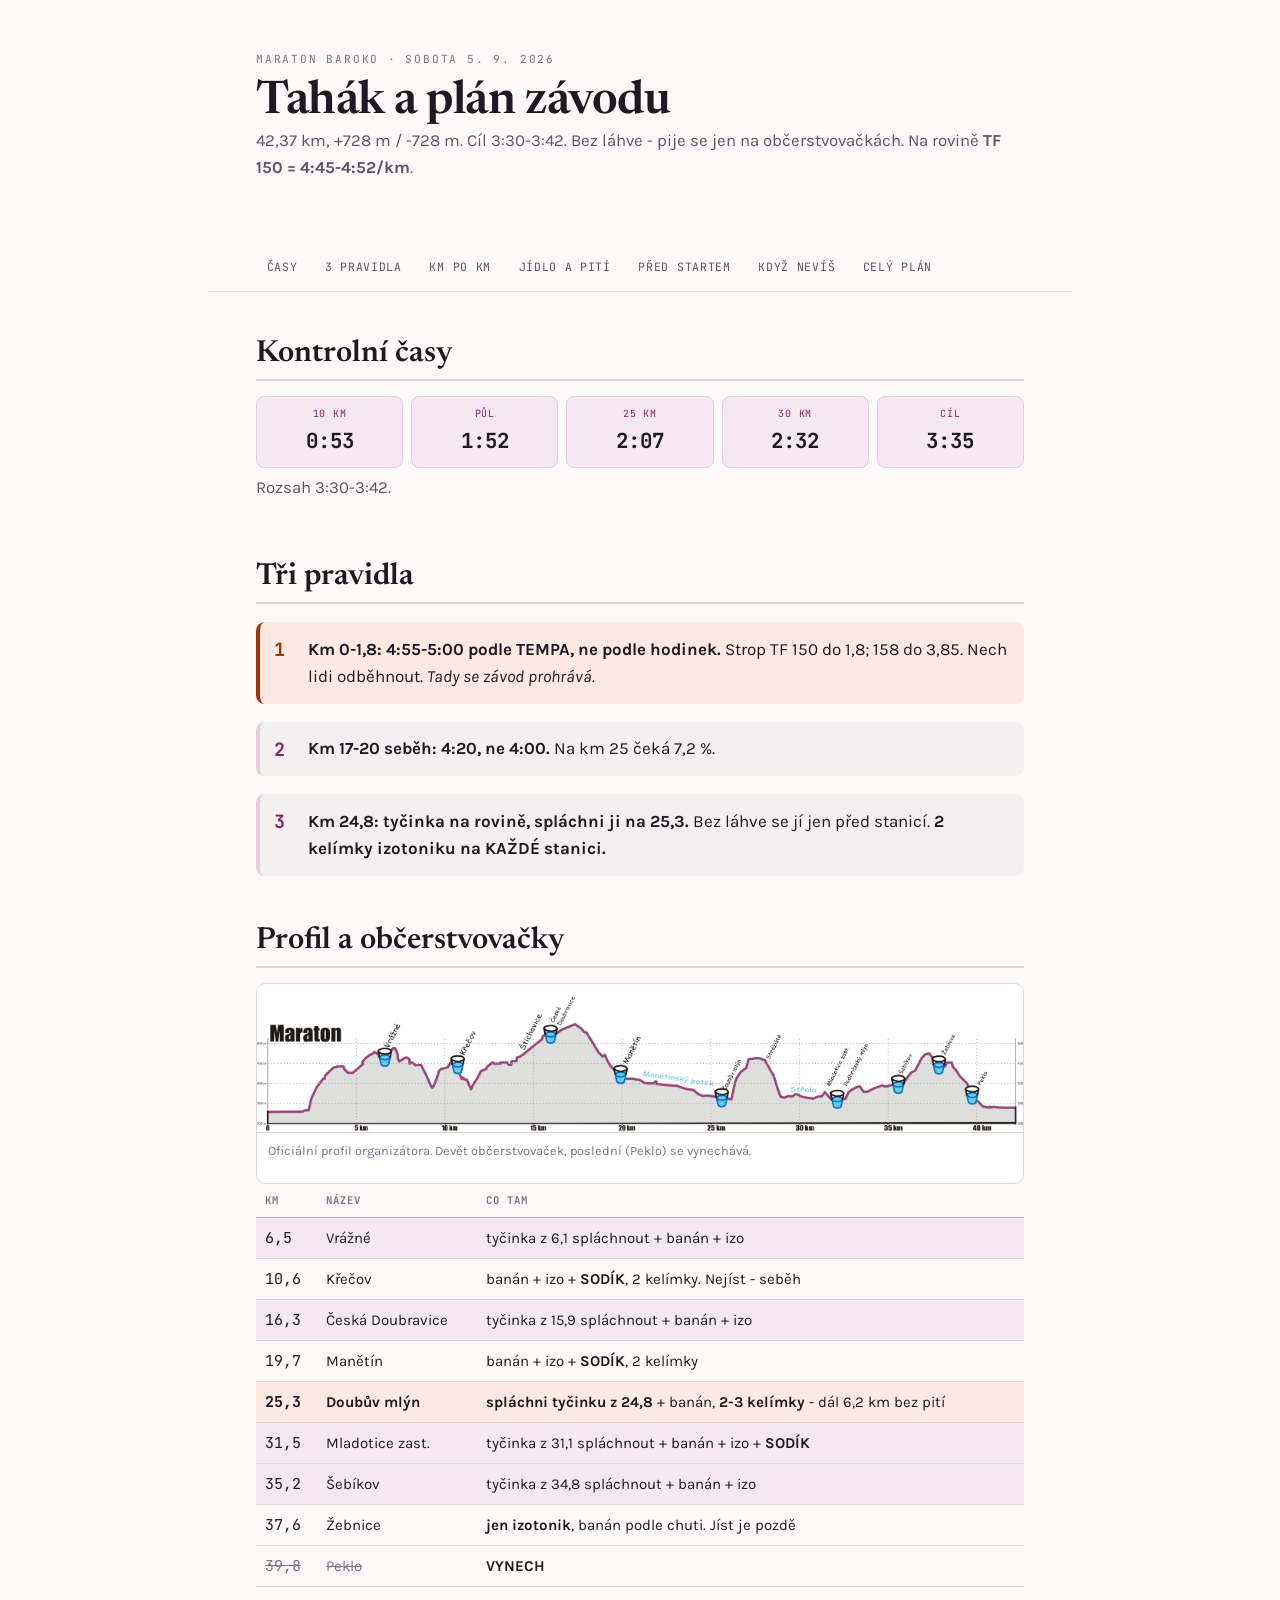
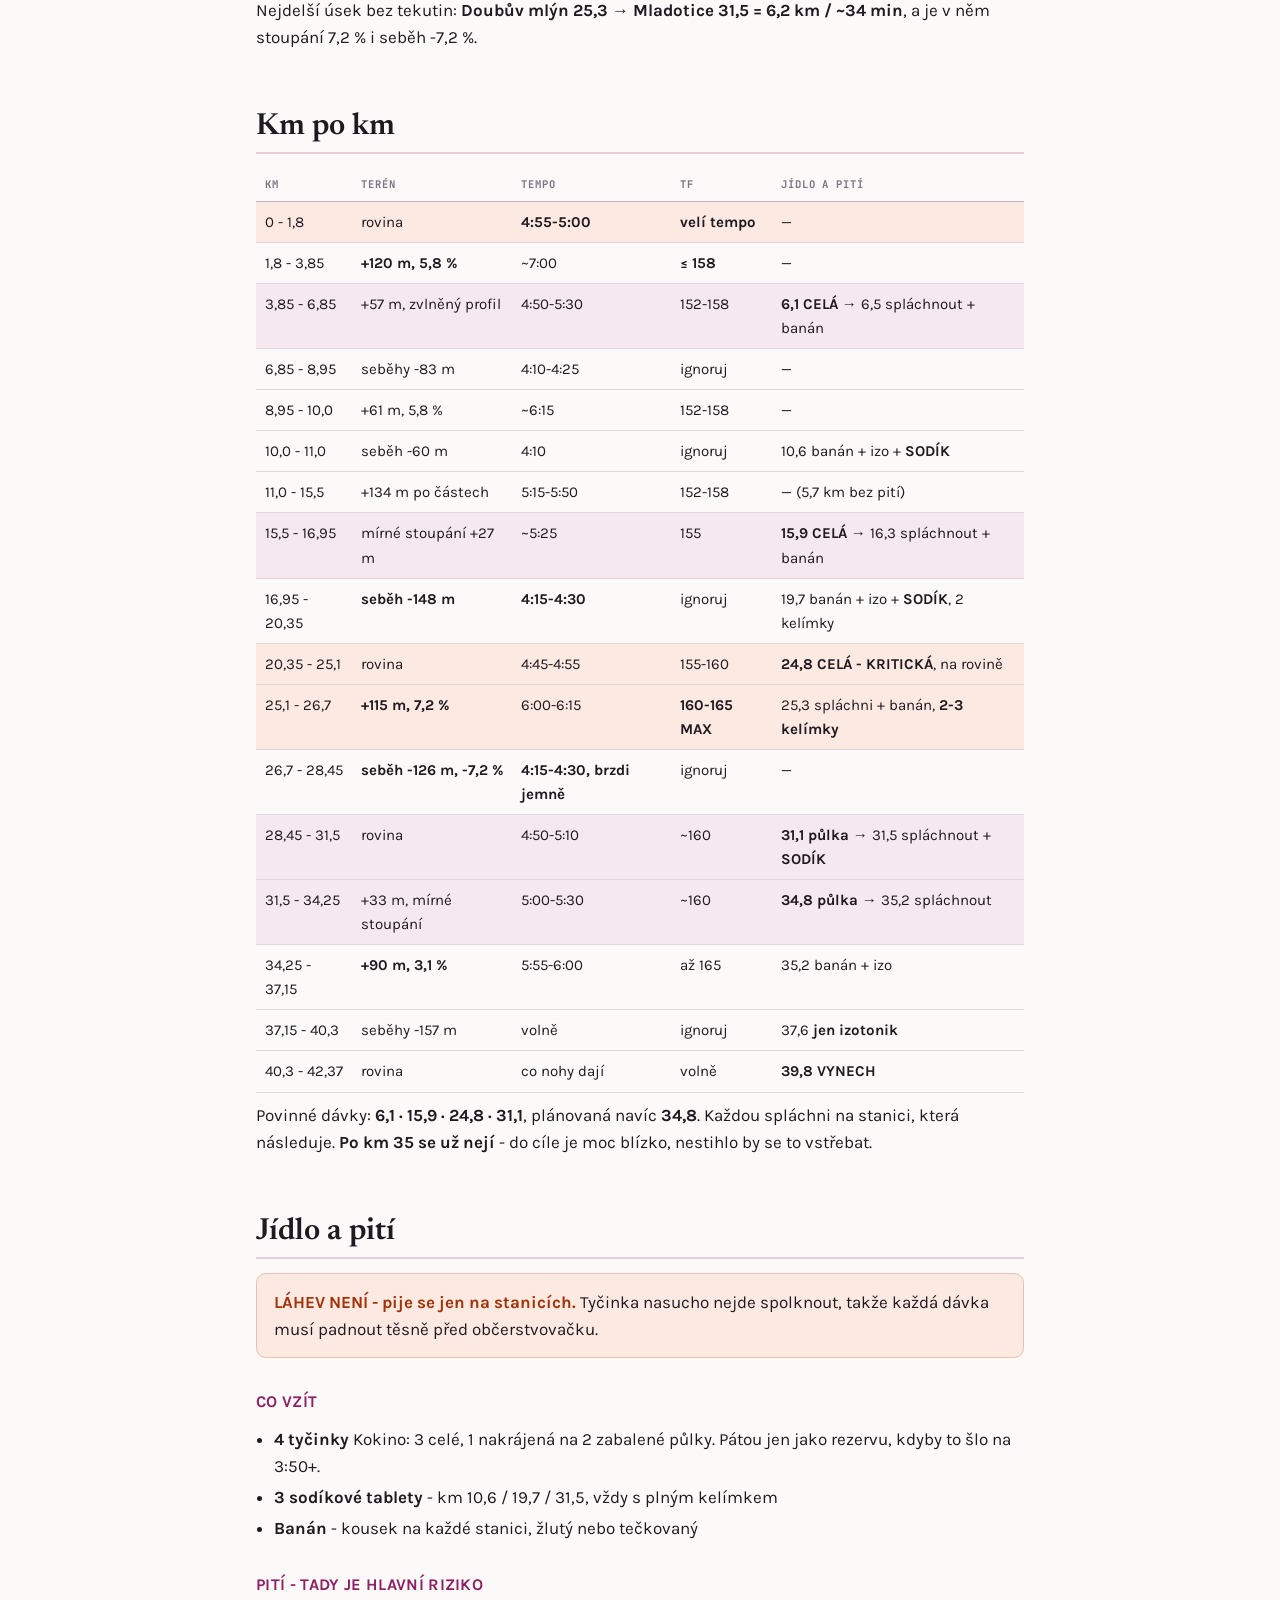
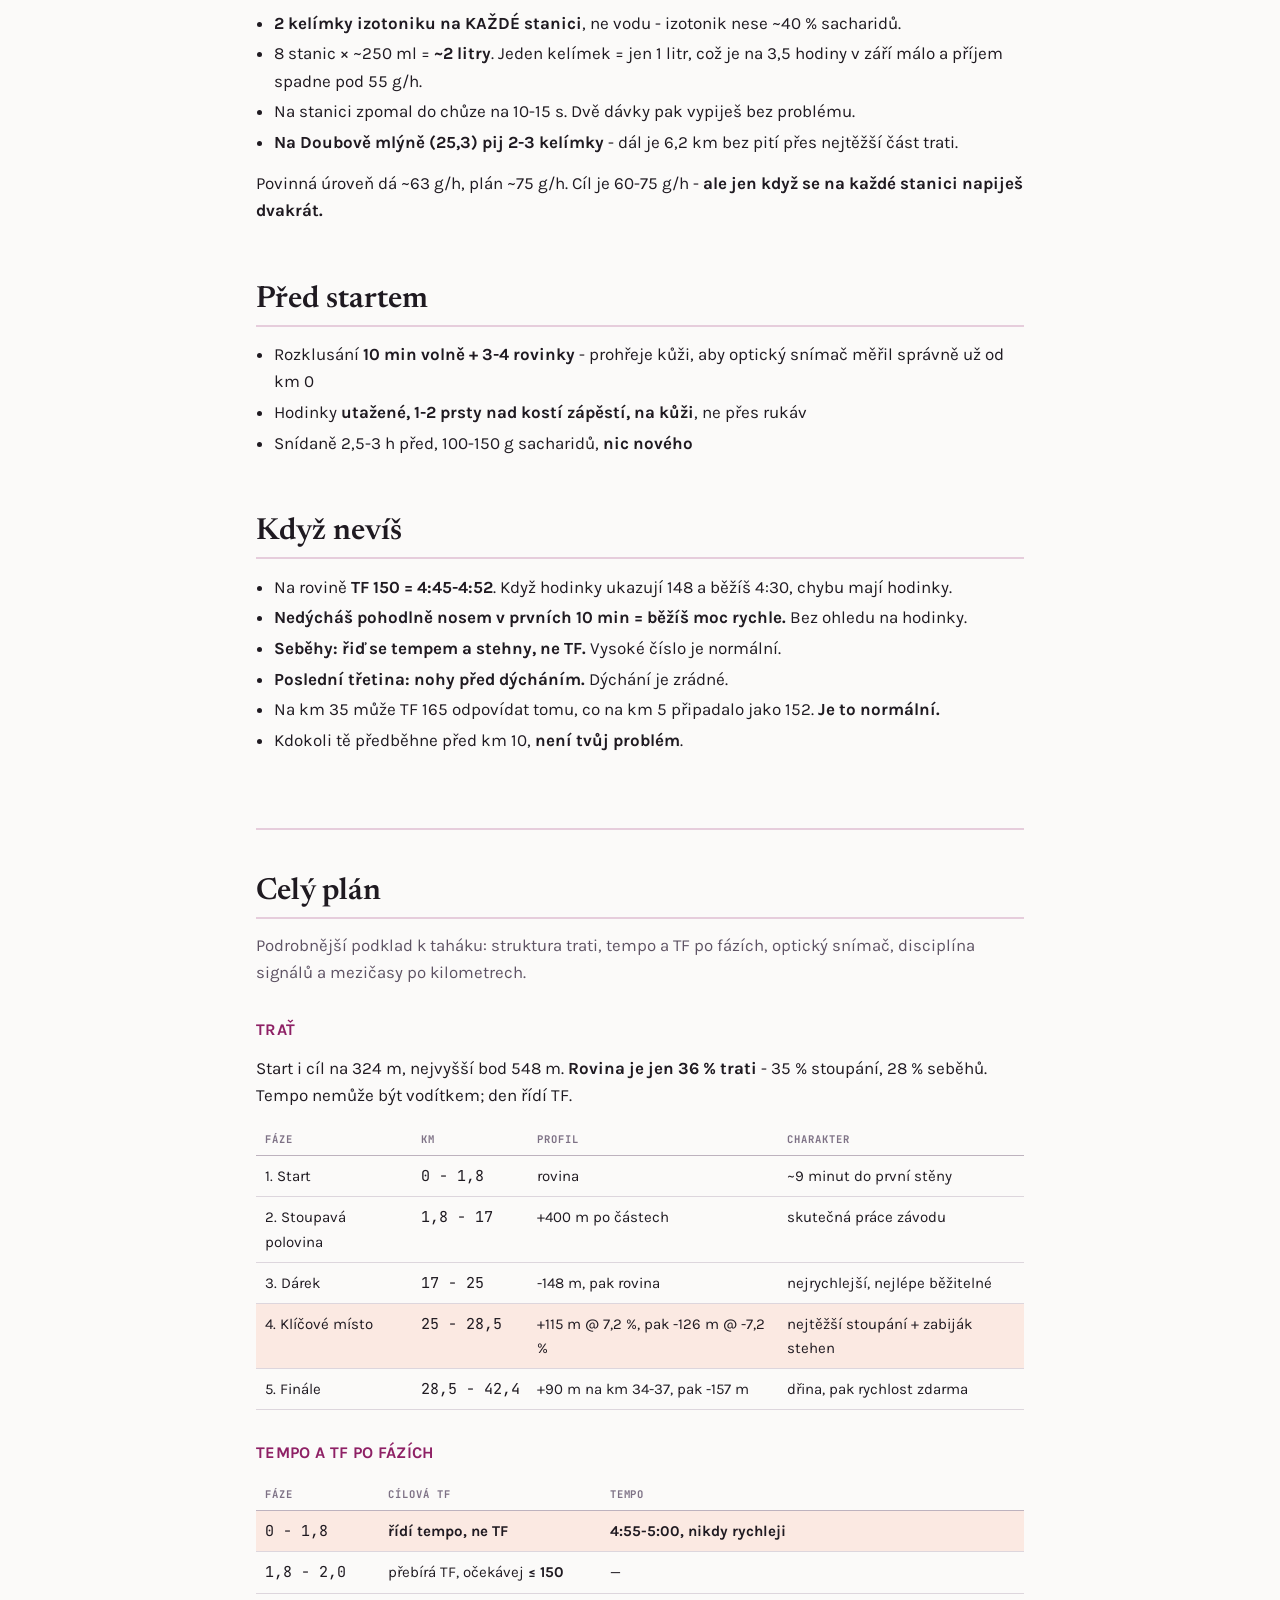
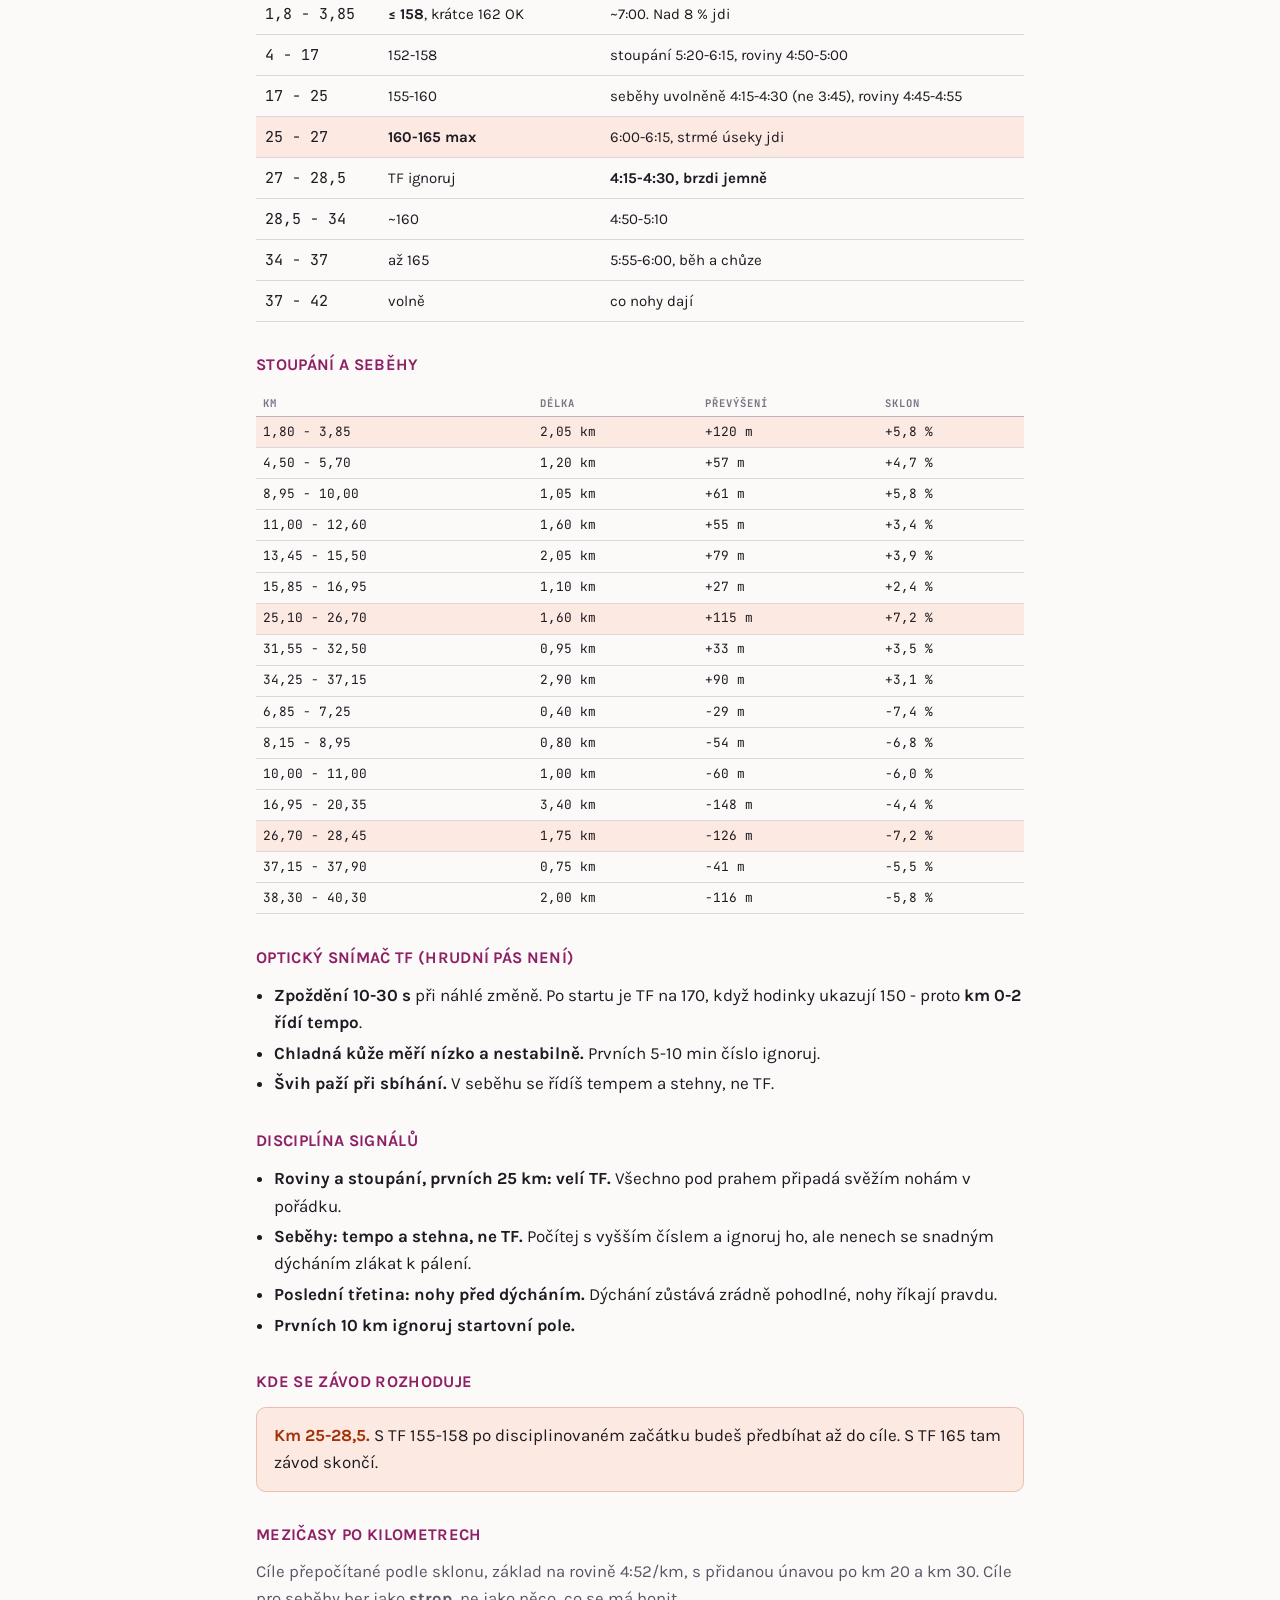
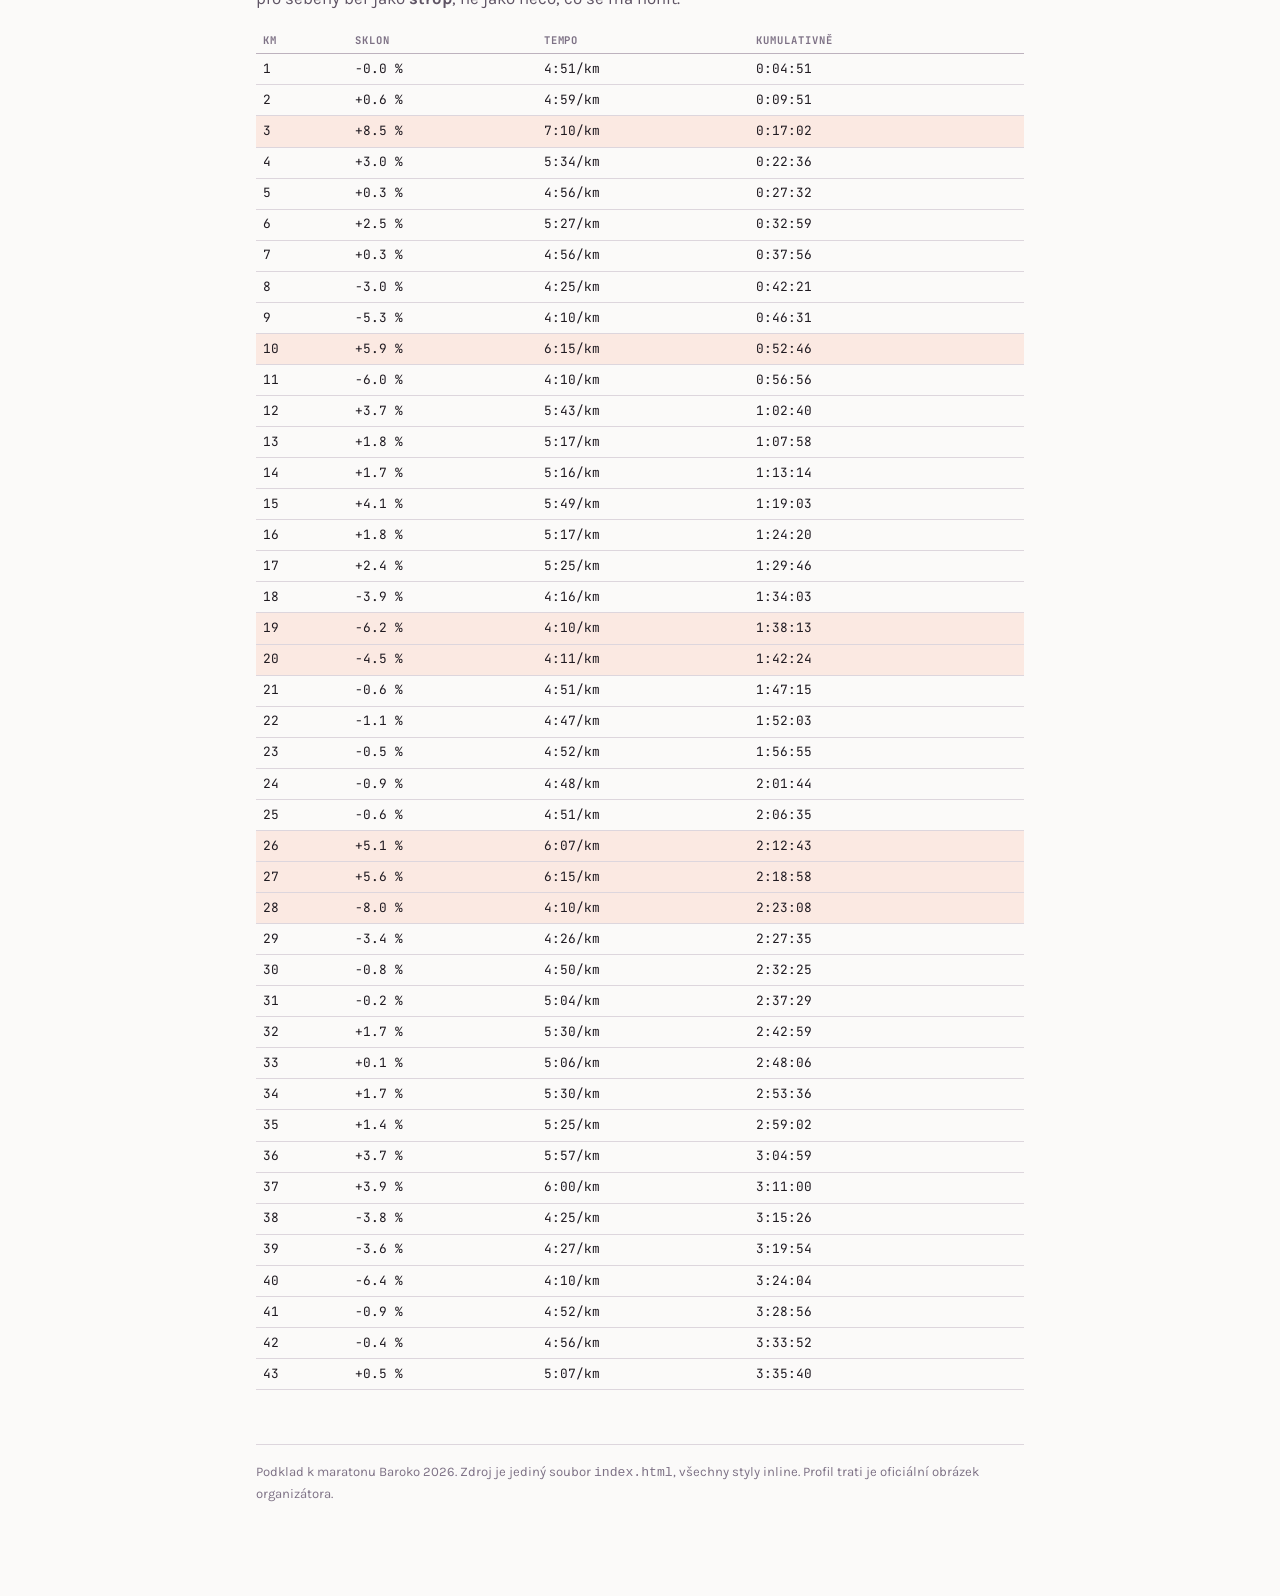
==== index.html @ 673e591c "Baroko 2026: tahak a plan zavodu Jeden samostatny index.html se vsemi styly inline, podle vzoru vaca" ====
<!DOCTYPE html>
<html lang="cs">
<head>
<meta charset="utf-8">
<meta name="viewport" content="width=device-width, initial-scale=1">
<title>Baroko 2026 - tahák a plán</title>
<link rel="preconnect" href="https://fonts.googleapis.com">
<link rel="preconnect" href="https://fonts.gstatic.com" crossorigin>
<link rel="stylesheet" href="https://fonts.googleapis.com/css2?family=Newsreader:ital,opsz,wght@0,6..72,400;0,6..72,600;1,6..72,400&family=Karla:wght@400;500;700&family=JetBrains+Mono:wght@400;500;700&display=swap">
<style>
  :root{
    color-scheme:light;
    --paper:#fbfaf9;
    --surface:#f3f0f2;
    --ink:#1f1a21;
    --muted:#5e5364;
    --faint:#7d7185;
    --rule:#ddd6dd;
    --rule-strong:#bdb2be;
    --accent:#8e2065;
    --accent-soft:#f6e8f0;
    --accent-mid:#e6cddc;
    --warn:#a33208;
    --warn-soft:#fbe9e2;
    --ok:#0e6f52;
    --mono:"JetBrains Mono",ui-monospace,monospace;
  }
  *{box-sizing:border-box}
  body{
    margin:0;background:var(--paper);color:var(--ink);
    font-family:"Karla","Helvetica Neue",Arial,sans-serif;
    font-size:17px;line-height:1.6;-webkit-font-smoothing:antialiased;
  }
  img{max-width:100%;display:block}
  .sheet{max-width:54rem;margin:0 auto;padding:clamp(1.5rem,4vw,3.5rem) clamp(1rem,4vw,3rem) 5rem;
         display:flex;flex-direction:column;gap:2.75rem}

  h1{font-family:"Newsreader",Georgia,serif;font-weight:600;font-size:clamp(2rem,7vw,2.9rem);
     line-height:1.1;margin:0;letter-spacing:-.01em}
  h2{font-family:"Newsreader",Georgia,serif;font-weight:600;font-size:clamp(1.45rem,4.5vw,1.9rem);
     line-height:1.2;margin:0 0 .9rem;padding-bottom:.4rem;border-bottom:2px solid var(--accent-mid)}
  h3{font-family:"Karla",sans-serif;font-weight:700;font-size:1.02rem;margin:1.9rem 0 .7rem;
     letter-spacing:.02em;text-transform:uppercase;color:var(--accent)}
  p{margin:0 0 .85rem}
  a{color:var(--accent)}
  .lede{color:var(--muted);font-size:1.05rem}
  .kicker{font-family:var(--mono);font-size:.7rem;letter-spacing:.16em;text-transform:uppercase;
          color:var(--faint);margin:0 0 .5rem}
  section{scroll-margin-top:4.5rem}

  /* nav */
  nav.top{position:sticky;top:0;z-index:20;background:rgba(251,250,249,.94);
          backdrop-filter:blur(8px);border-bottom:1px solid var(--rule);
          margin:0 calc(-1*clamp(1rem,4vw,3rem));padding:.55rem clamp(1rem,4vw,3rem)}
  nav.top ul{list-style:none;display:flex;gap:.4rem;margin:0;padding:0;overflow-x:auto;
             scrollbar-width:none}
  nav.top ul::-webkit-scrollbar{display:none}
  nav.top a{font-family:var(--mono);font-size:.72rem;letter-spacing:.06em;text-transform:uppercase;
            text-decoration:none;color:var(--muted);padding:.35rem .6rem;border-radius:99px;
            white-space:nowrap;border:1px solid transparent}
  nav.top a:hover,nav.top a:focus{background:var(--accent-soft);color:var(--accent);
            border-color:var(--accent-mid)}

  /* splits strip */
  .splits{display:grid;grid-template-columns:repeat(5,1fr);gap:.5rem;margin:0 0 .4rem}
  .splits div{background:var(--accent-soft);border:1px solid var(--accent-mid);border-radius:.5rem;
              padding:.6rem .3rem;text-align:center}
  .splits .k{display:block;font-family:var(--mono);font-size:.62rem;letter-spacing:.08em;
             text-transform:uppercase;color:var(--accent);margin-bottom:.15rem}
  .splits .v{display:block;font-family:var(--mono);font-weight:700;font-size:clamp(.95rem,3.4vw,1.3rem);
             color:var(--ink)}

  /* rules */
  ol.rules{list-style:none;counter-reset:r;margin:0;padding:0;display:flex;flex-direction:column;gap:.7rem}
  ol.rules li{counter-increment:r;position:relative;padding:.85rem 1rem .85rem 3rem;
              background:var(--surface);border-radius:.55rem;border-left:4px solid var(--accent-mid)}
  ol.rules li::before{content:counter(r);position:absolute;left:.9rem;top:.8rem;
              font-family:var(--mono);font-weight:700;font-size:1.15rem;color:var(--accent)}
  ol.rules li.crit{background:var(--warn-soft);border-left-color:var(--warn)}
  ol.rules li.crit::before{color:var(--warn)}

  /* tables */
  .tw{overflow-x:auto;-webkit-overflow-scrolling:touch;margin:0 0 .6rem}
  table{border-collapse:collapse;width:100%;font-size:.94rem}
  th,td{text-align:left;padding:.5rem .55rem;border-bottom:1px solid var(--rule);vertical-align:top}
  thead th{font-family:var(--mono);font-size:.66rem;letter-spacing:.09em;text-transform:uppercase;
           color:var(--faint);border-bottom:1.5px solid var(--rule-strong);white-space:nowrap}
  tbody tr.crit{background:var(--warn-soft)}
  tbody tr.eat{background:var(--accent-soft)}
  td.num,th.num{font-family:var(--mono);white-space:nowrap}
  .compact{font-size:.8rem}
  .compact th,.compact td{padding:.3rem .45rem}

  /* km-by-km: table on wide, cards on narrow */
  .kmk tbody tr{border-bottom:1px solid var(--rule)}
  @media (max-width:47rem){
    .kmk thead{display:none}
    .kmk,.kmk tbody,.kmk tr,.kmk td{display:block;width:100%}
    .kmk{font-size:1rem}
    .kmk tbody tr{margin:0 0 .6rem;padding:.7rem .85rem;background:var(--surface);
                  border-radius:.55rem;border:1px solid var(--rule);border-bottom:1px solid var(--rule)}
    .kmk tbody tr.crit{background:var(--warn-soft);border-color:#e8c0ad}
    .kmk td{border:0;padding:.12rem 0;display:flex;gap:.6rem;align-items:baseline}
    .kmk td::before{content:attr(data-l);flex:0 0 4.6rem;font-family:var(--mono);font-size:.62rem;
                    letter-spacing:.08em;text-transform:uppercase;color:var(--faint)}
    .kmk td.km{font-family:var(--mono);font-weight:700;font-size:1.06rem;margin-bottom:.2rem}
    .kmk td.km::before{content:"KM";color:var(--accent)}
    .tw.kmw{overflow:visible}
  }

  /* callouts */
  .box{background:var(--surface);border:1px solid var(--rule);border-radius:.6rem;
       padding:.9rem 1.05rem;margin:0 0 .9rem}
  .box.warn{background:var(--warn-soft);border-color:#e8c0ad}
  .box.warn strong{color:var(--warn)}
  .box p:last-child,.box ul:last-child{margin-bottom:0}
  ul{margin:0 0 .85rem;padding-left:1.15rem}
  li{margin:.22rem 0}
  .figure{border:1px solid var(--rule);border-radius:.6rem;overflow:hidden;background:#fff}
  .figure img{width:100%}
  .figcap{font-size:.8rem;color:var(--faint);padding:.5rem .7rem;border-top:1px solid var(--rule)}
  hr.big{border:0;border-top:2px solid var(--accent-mid);margin:1rem 0 0}
  .foot{font-size:.82rem;color:var(--faint);border-top:1px solid var(--rule);padding-top:1rem}
  s{color:var(--faint)}
</style>
</head>
<body>
<div class="sheet">

<header class="doc-head">
  <p class="kicker">Maraton Baroko &middot; sobota 5. 9. 2026</p>
  <h1>Tahák a plán závodu</h1>
  <p class="lede">42,37 km, +728 m / -728 m. Cíl 3:30-3:42. Bez láhve - pije se jen na
  občerstvovačkách. Na rovině <strong>TF 150 = 4:45-4:52/km</strong>.</p>
</header>

<nav class="top"><ul>
  <li><a href="#casy">Časy</a></li>
  <li><a href="#pravidla">3 pravidla</a></li>
  <li><a href="#kmpokm">Km po km</a></li>
  <li><a href="#jidlo">Jídlo a pití</a></li>
  <li><a href="#start">Před startem</a></li>
  <li><a href="#nevis">Když nevíš</a></li>
  <li><a href="#plan">Celý plán</a></li>
</ul></nav>

<section id="casy">
  <h2>Kontrolní časy</h2>
  <div class="splits">
    <div><span class="k">10 km</span><span class="v">0:53</span></div>
    <div><span class="k">půl</span><span class="v">1:52</span></div>
    <div><span class="k">25 km</span><span class="v">2:07</span></div>
    <div><span class="k">30 km</span><span class="v">2:32</span></div>
    <div><span class="k">cíl</span><span class="v">3:35</span></div>
  </div>
  <p class="lede">Rozsah 3:30-3:42.</p>
</section>

<section id="pravidla">
  <h2>Tři pravidla</h2>
  <ol class="rules">
    <li class="crit"><strong>Km 0-1,8: 4:55-5:00 podle TEMPA, ne podle hodinek.</strong>
      Strop TF 150 do 1,8; 158 do 3,85. Nech lidi odběhnout. <em>Tady se závod prohrává.</em></li>
    <li><strong>Km 17-20 seběh: 4:20, ne 4:00.</strong> Na km 25 čeká 7,2 %.</li>
    <li><strong>Km 24,8: tyčinka na rovině, spláchni ji na 25,3.</strong>
      Bez láhve se jí jen před stanicí. <strong>2 kelímky izotoniku na KAŽDÉ stanici.</strong></li>
  </ol>
</section>

<section id="profil">
  <h2>Profil a občerstvovačky</h2>
  <div class="figure">
    <img src="profile_maraton.png" alt="Profil trati maratonu Baroko s vyznačenými občerstvovačkami">
    <p class="figcap">Oficiální profil organizátora. Devět občerstvovaček, poslední (Peklo) se vynechává.</p>
  </div>
  <div class="tw"><table>
    <thead><tr><th class="num">km</th><th>Název</th><th>Co tam</th></tr></thead>
    <tbody>
      <tr class="eat"><td class="num">6,5</td><td>Vrážné</td><td>tyčinka z 6,1 spláchnout + banán + izo</td></tr>
      <tr><td class="num">10,6</td><td>Křečov</td><td>banán + izo + <strong>SODÍK</strong>, 2 kelímky. Nejíst - seběh</td></tr>
      <tr class="eat"><td class="num">16,3</td><td>Česká Doubravice</td><td>tyčinka z 15,9 spláchnout + banán + izo</td></tr>
      <tr><td class="num">19,7</td><td>Manětín</td><td>banán + izo + <strong>SODÍK</strong>, 2 kelímky</td></tr>
      <tr class="crit"><td class="num"><strong>25,3</strong></td><td><strong>Doubův mlýn</strong></td><td><strong>spláchni tyčinku z 24,8</strong> + banán, <strong>2-3 kelímky</strong> - dál 6,2 km bez pití</td></tr>
      <tr class="eat"><td class="num">31,5</td><td>Mladotice zast.</td><td>tyčinka z 31,1 spláchnout + banán + izo + <strong>SODÍK</strong></td></tr>
      <tr class="eat"><td class="num">35,2</td><td>Šebíkov</td><td>tyčinka z 34,8 spláchnout + banán + izo</td></tr>
      <tr><td class="num">37,6</td><td>Žebnice</td><td><strong>jen izotonik</strong>, banán podle chuti. Jíst je pozdě</td></tr>
      <tr><td class="num"><s>39,8</s></td><td><s>Peklo</s></td><td><strong>VYNECH</strong></td></tr>
    </tbody>
  </table></div>
  <p>Nejdelší úsek bez tekutin: <strong>Doubův mlýn 25,3 &rarr; Mladotice 31,5 = 6,2 km / ~34 min</strong>,
  a je v něm stoupání 7,2 % i seběh -7,2 %.</p>
</section>

<section id="kmpokm">
  <h2>Km po km</h2>
  <div class="tw kmw"><table class="kmk">
    <thead><tr><th class="num">km</th><th>Terén</th><th>Tempo</th><th>TF</th><th>Jídlo a pití</th></tr></thead>
    <tbody>
      <tr class="crit">
        <td class="km">0 - 1,8</td><td data-l="Terén">rovina</td>
        <td data-l="Tempo"><strong>4:55-5:00</strong></td><td data-l="TF"><strong>velí tempo</strong></td>
        <td data-l="Jídlo">&mdash;</td></tr>
      <tr><td class="km">1,8 - 3,85</td><td data-l="Terén"><strong>+120 m, 5,8 %</strong></td>
        <td data-l="Tempo">~7:00</td><td data-l="TF"><strong>&le; 158</strong></td><td data-l="Jídlo">&mdash;</td></tr>
      <tr class="eat"><td class="km">3,85 - 6,85</td><td data-l="Terén">+57 m, zvlněný profil</td>
        <td data-l="Tempo">4:50-5:30</td><td data-l="TF">152-158</td>
        <td data-l="Jídlo"><strong>6,1 CELÁ</strong> &rarr; 6,5 spláchnout + banán</td></tr>
      <tr><td class="km">6,85 - 8,95</td><td data-l="Terén">seběhy -83 m</td>
        <td data-l="Tempo">4:10-4:25</td><td data-l="TF">ignoruj</td><td data-l="Jídlo">&mdash;</td></tr>
      <tr><td class="km">8,95 - 10,0</td><td data-l="Terén">+61 m, 5,8 %</td>
        <td data-l="Tempo">~6:15</td><td data-l="TF">152-158</td><td data-l="Jídlo">&mdash;</td></tr>
      <tr><td class="km">10,0 - 11,0</td><td data-l="Terén">seběh -60 m</td>
        <td data-l="Tempo">4:10</td><td data-l="TF">ignoruj</td>
        <td data-l="Jídlo">10,6 banán + izo + <strong>SODÍK</strong></td></tr>
      <tr><td class="km">11,0 - 15,5</td><td data-l="Terén">+134 m po částech</td>
        <td data-l="Tempo">5:15-5:50</td><td data-l="TF">152-158</td>
        <td data-l="Jídlo">&mdash; (5,7 km bez pití)</td></tr>
      <tr class="eat"><td class="km">15,5 - 16,95</td><td data-l="Terén">mírné stoupání +27 m</td>
        <td data-l="Tempo">~5:25</td><td data-l="TF">155</td>
        <td data-l="Jídlo"><strong>15,9 CELÁ</strong> &rarr; 16,3 spláchnout + banán</td></tr>
      <tr><td class="km">16,95 - 20,35</td><td data-l="Terén"><strong>seběh -148 m</strong></td>
        <td data-l="Tempo"><strong>4:15-4:30</strong></td><td data-l="TF">ignoruj</td>
        <td data-l="Jídlo">19,7 banán + izo + <strong>SODÍK</strong>, 2 kelímky</td></tr>
      <tr class="crit"><td class="km">20,35 - 25,1</td><td data-l="Terén">rovina</td>
        <td data-l="Tempo">4:45-4:55</td><td data-l="TF">155-160</td>
        <td data-l="Jídlo"><strong>24,8 CELÁ - KRITICKÁ</strong>, na rovině</td></tr>
      <tr class="crit"><td class="km">25,1 - 26,7</td><td data-l="Terén"><strong>+115 m, 7,2 %</strong></td>
        <td data-l="Tempo">6:00-6:15</td><td data-l="TF"><strong>160-165 MAX</strong></td>
        <td data-l="Jídlo">25,3 spláchni + banán, <strong>2-3 kelímky</strong></td></tr>
      <tr><td class="km">26,7 - 28,45</td><td data-l="Terén"><strong>seběh -126 m, -7,2 %</strong></td>
        <td data-l="Tempo"><strong>4:15-4:30, brzdi jemně</strong></td><td data-l="TF">ignoruj</td>
        <td data-l="Jídlo">&mdash;</td></tr>
      <tr class="eat"><td class="km">28,45 - 31,5</td><td data-l="Terén">rovina</td>
        <td data-l="Tempo">4:50-5:10</td><td data-l="TF">~160</td>
        <td data-l="Jídlo"><strong>31,1 půlka</strong> &rarr; 31,5 spláchnout + <strong>SODÍK</strong></td></tr>
      <tr class="eat"><td class="km">31,5 - 34,25</td><td data-l="Terén">+33 m, mírné stoupání</td>
        <td data-l="Tempo">5:00-5:30</td><td data-l="TF">~160</td>
        <td data-l="Jídlo"><strong>34,8 půlka</strong> &rarr; 35,2 spláchnout</td></tr>
      <tr><td class="km">34,25 - 37,15</td><td data-l="Terén"><strong>+90 m, 3,1 %</strong></td>
        <td data-l="Tempo">5:55-6:00</td><td data-l="TF">až 165</td>
        <td data-l="Jídlo">35,2 banán + izo</td></tr>
      <tr><td class="km">37,15 - 40,3</td><td data-l="Terén">seběhy -157 m</td>
        <td data-l="Tempo">volně</td><td data-l="TF">ignoruj</td>
        <td data-l="Jídlo">37,6 <strong>jen izotonik</strong></td></tr>
      <tr><td class="km">40,3 - 42,37</td><td data-l="Terén">rovina</td>
        <td data-l="Tempo">co nohy dají</td><td data-l="TF">volně</td>
        <td data-l="Jídlo"><strong>39,8 VYNECH</strong></td></tr>
    </tbody>
  </table></div>
  <p>Povinné dávky: <strong>6,1 &middot; 15,9 &middot; 24,8 &middot; 31,1</strong>, plánovaná navíc
  <strong>34,8</strong>. Každou spláchni na stanici, která následuje.
  <strong>Po km 35 se už nejí</strong> - do cíle je moc blízko, nestihlo by se to vstřebat.</p>
</section>

<section id="jidlo">
  <h2>Jídlo a pití</h2>

  <div class="box warn">
    <p><strong>LÁHEV NENÍ - pije se jen na stanicích.</strong> Tyčinka nasucho nejde spolknout,
    takže každá dávka musí padnout těsně před občerstvovačku.</p>
  </div>

  <h3>Co vzít</h3>
  <ul>
    <li><strong>4 tyčinky</strong> Kokino: 3 celé, 1 nakrájená na 2 zabalené půlky.
      Pátou jen jako rezervu, kdyby to šlo na 3:50+.</li>
    <li><strong>3 sodíkové tablety</strong> - km 10,6 / 19,7 / 31,5, vždy s plným kelímkem</li>
    <li><strong>Banán</strong> - kousek na každé stanici, žlutý nebo tečkovaný</li>
  </ul>

  <h3>Pití - tady je hlavní riziko</h3>
  <ul>
    <li><strong>2 kelímky izotoniku na KAŽDÉ stanici</strong>, ne vodu - izotonik nese ~40 % sacharidů.</li>
    <li>8 stanic &times; ~250 ml = <strong>~2 litry</strong>. Jeden kelímek = jen 1 litr, což je na
      3,5 hodiny v září málo a příjem spadne pod 55 g/h.</li>
    <li>Na stanici zpomal do chůze na 10-15 s. Dvě dávky pak vypiješ bez problému.</li>
    <li><strong>Na Doubově mlýně (25,3) pij 2-3 kelímky</strong> - dál je 6,2 km bez pití přes
      nejtěžší část trati.</li>
  </ul>
  <p>Povinná úroveň dá ~63 g/h, plán ~75 g/h. Cíl je 60-75 g/h - <strong>ale jen když se na každé
  stanici napiješ dvakrát.</strong></p>
</section>

<section id="start">
  <h2>Před startem</h2>
  <ul>
    <li>Rozklusání <strong>10 min volně + 3-4 rovinky</strong> - prohřeje kůži, aby optický snímač
      měřil správně už od km 0</li>
    <li>Hodinky <strong>utažené, 1-2 prsty nad kostí zápěstí, na kůži</strong>, ne přes rukáv</li>
    <li>Snídaně 2,5-3 h před, 100-150 g sacharidů, <strong>nic nového</strong></li>
  </ul>
</section>

<section id="nevis">
  <h2>Když nevíš</h2>
  <ul>
    <li>Na rovině <strong>TF 150 = 4:45-4:52</strong>. Když hodinky ukazují 148 a běžíš 4:30,
      chybu mají hodinky.</li>
    <li><strong>Nedýcháš pohodlně nosem v prvních 10 min = běžíš moc rychle.</strong>
      Bez ohledu na hodinky.</li>
    <li><strong>Seběhy: řiď se tempem a stehny, ne TF.</strong> Vysoké číslo je normální.</li>
    <li><strong>Poslední třetina: nohy před dýcháním.</strong> Dýchání je zrádné.</li>
    <li>Na km 35 může TF 165 odpovídat tomu, co na km 5 připadalo jako 152. <strong>Je to normální.</strong></li>
    <li>Kdokoli tě předběhne před km 10, <strong>není tvůj problém</strong>.</li>
  </ul>
</section>

<hr class="big">

<section id="plan">
  <h2>Celý plán</h2>
  <p class="lede">Podrobnější podklad k taháku: struktura trati, tempo a TF po fázích,
  optický snímač, disciplína signálů a mezičasy po kilometrech.</p>

  <h3>Trať</h3>
  <p>Start i cíl na 324 m, nejvyšší bod 548 m. <strong>Rovina je jen 36 % trati</strong> -
  35 % stoupání, 28 % seběhů. Tempo nemůže být vodítkem; den řídí TF.</p>
  <div class="tw"><table>
    <thead><tr><th>Fáze</th><th class="num">km</th><th>Profil</th><th>Charakter</th></tr></thead>
    <tbody>
      <tr><td>1. Start</td><td class="num">0 - 1,8</td><td>rovina</td><td>~9 minut do první stěny</td></tr>
      <tr><td>2. Stoupavá polovina</td><td class="num">1,8 - 17</td><td>+400 m po částech</td><td>skutečná práce závodu</td></tr>
      <tr><td>3. Dárek</td><td class="num">17 - 25</td><td>-148 m, pak rovina</td><td>nejrychlejší, nejlépe běžitelné</td></tr>
      <tr class="crit"><td>4. Klíčové místo</td><td class="num">25 - 28,5</td><td>+115 m @ 7,2 %, pak -126 m @ -7,2 %</td><td>nejtěžší stoupání + zabiják stehen</td></tr>
      <tr><td>5. Finále</td><td class="num">28,5 - 42,4</td><td>+90 m na km 34-37, pak -157 m</td><td>dřina, pak rychlost zdarma</td></tr>
    </tbody>
  </table></div>

  <h3>Tempo a TF po fázích</h3>
  <div class="tw"><table>
    <thead><tr><th>Fáze</th><th>Cílová TF</th><th>Tempo</th></tr></thead>
    <tbody>
      <tr class="crit"><td class="num">0 - 1,8</td><td><strong>řídí tempo, ne TF</strong></td><td><strong>4:55-5:00, nikdy rychleji</strong></td></tr>
      <tr><td class="num">1,8 - 2,0</td><td>přebírá TF, očekávej <strong>&le; 150</strong></td><td>&mdash;</td></tr>
      <tr><td class="num">1,8 - 3,85</td><td><strong>&le; 158</strong>, krátce 162 OK</td><td>~7:00. Nad 8 % jdi</td></tr>
      <tr><td class="num">4 - 17</td><td>152-158</td><td>stoupání 5:20-6:15, roviny 4:50-5:00</td></tr>
      <tr><td class="num">17 - 25</td><td>155-160</td><td>seběhy uvolněně 4:15-4:30 (ne 3:45), roviny 4:45-4:55</td></tr>
      <tr class="crit"><td class="num">25 - 27</td><td><strong>160-165 max</strong></td><td>6:00-6:15, strmé úseky jdi</td></tr>
      <tr><td class="num">27 - 28,5</td><td>TF ignoruj</td><td><strong>4:15-4:30, brzdi jemně</strong></td></tr>
      <tr><td class="num">28,5 - 34</td><td>~160</td><td>4:50-5:10</td></tr>
      <tr><td class="num">34 - 37</td><td>až 165</td><td>5:55-6:00, běh a chůze</td></tr>
      <tr><td class="num">37 - 42</td><td>volně</td><td>co nohy dají</td></tr>
    </tbody>
  </table></div>

  <h3>Stoupání a seběhy</h3>
  <div class="tw"><table class="compact">
    <thead><tr><th class="num">km</th><th class="num">Délka</th><th class="num">Převýšení</th><th class="num">Sklon</th></tr></thead>
    <tbody>
      <tr class="crit"><td class="num">1,80 - 3,85</td><td class="num">2,05 km</td><td class="num">+120 m</td><td class="num">+5,8 %</td></tr>
      <tr><td class="num">4,50 - 5,70</td><td class="num">1,20 km</td><td class="num">+57 m</td><td class="num">+4,7 %</td></tr>
      <tr><td class="num">8,95 - 10,00</td><td class="num">1,05 km</td><td class="num">+61 m</td><td class="num">+5,8 %</td></tr>
      <tr><td class="num">11,00 - 12,60</td><td class="num">1,60 km</td><td class="num">+55 m</td><td class="num">+3,4 %</td></tr>
      <tr><td class="num">13,45 - 15,50</td><td class="num">2,05 km</td><td class="num">+79 m</td><td class="num">+3,9 %</td></tr>
      <tr><td class="num">15,85 - 16,95</td><td class="num">1,10 km</td><td class="num">+27 m</td><td class="num">+2,4 %</td></tr>
      <tr class="crit"><td class="num">25,10 - 26,70</td><td class="num">1,60 km</td><td class="num">+115 m</td><td class="num">+7,2 %</td></tr>
      <tr><td class="num">31,55 - 32,50</td><td class="num">0,95 km</td><td class="num">+33 m</td><td class="num">+3,5 %</td></tr>
      <tr><td class="num">34,25 - 37,15</td><td class="num">2,90 km</td><td class="num">+90 m</td><td class="num">+3,1 %</td></tr>
      <tr><td class="num">6,85 - 7,25</td><td class="num">0,40 km</td><td class="num">-29 m</td><td class="num">-7,4 %</td></tr>
      <tr><td class="num">8,15 - 8,95</td><td class="num">0,80 km</td><td class="num">-54 m</td><td class="num">-6,8 %</td></tr>
      <tr><td class="num">10,00 - 11,00</td><td class="num">1,00 km</td><td class="num">-60 m</td><td class="num">-6,0 %</td></tr>
      <tr><td class="num">16,95 - 20,35</td><td class="num">3,40 km</td><td class="num">-148 m</td><td class="num">-4,4 %</td></tr>
      <tr class="crit"><td class="num">26,70 - 28,45</td><td class="num">1,75 km</td><td class="num">-126 m</td><td class="num">-7,2 %</td></tr>
      <tr><td class="num">37,15 - 37,90</td><td class="num">0,75 km</td><td class="num">-41 m</td><td class="num">-5,5 %</td></tr>
      <tr><td class="num">38,30 - 40,30</td><td class="num">2,00 km</td><td class="num">-116 m</td><td class="num">-5,8 %</td></tr>
    </tbody>
  </table></div>

  <h3>Optický snímač TF (hrudní pás není)</h3>
  <ul>
    <li><strong>Zpoždění 10-30 s</strong> při náhlé změně. Po startu je TF na 170, když hodinky
      ukazují 150 - proto <strong>km 0-2 řídí tempo</strong>.</li>
    <li><strong>Chladná kůže měří nízko a nestabilně.</strong> Prvních 5-10 min číslo ignoruj.</li>
    <li><strong>Švih paží při sbíhání.</strong> V seběhu se řídíš tempem a stehny, ne TF.</li>
  </ul>

  <h3>Disciplína signálů</h3>
  <ul>
    <li><strong>Roviny a stoupání, prvních 25 km: velí TF.</strong> Všechno pod prahem připadá
      svěžím nohám v pořádku.</li>
    <li><strong>Seběhy: tempo a stehna, ne TF.</strong> Počítej s vyšším číslem a ignoruj ho, ale
      nenech se snadným dýcháním zlákat k pálení.</li>
    <li><strong>Poslední třetina: nohy před dýcháním.</strong> Dýchání zůstává zrádně pohodlné,
      nohy říkají pravdu.</li>
    <li><strong>Prvních 10 km ignoruj startovní pole.</strong></li>
  </ul>

  <h3>Kde se závod rozhoduje</h3>
  <div class="box warn">
    <p><strong>Km 25-28,5.</strong> S TF 155-158 po disciplinovaném začátku budeš předbíhat až do
    cíle. S TF 165 tam závod skončí.</p>
  </div>

  <h3>Mezičasy po kilometrech</h3>
  <p class="lede">Cíle přepočítané podle sklonu, základ na rovině 4:52/km, s přidanou únavou po
  km 20 a km 30. Cíle pro seběhy ber jako <strong>strop</strong>, ne jako něco, co se má honit.</p>
  <div class="tw"><table class="compact" id="splits-table">
    <thead><tr><th class="num">km</th><th class="num">Sklon</th><th class="num">Tempo</th><th class="num">Kumulativně</th></tr></thead>
    <tbody id="splits-body"></tbody>
  </table></div>
</section>

<p class="foot">Podklad k maratonu Baroko 2026. Zdroj je jediný soubor
<code>index.html</code>, všechny styly inline. Profil trati je oficiální obrázek organizátora.</p>

</div>
<script>
const SPLITS=`1 -0.0 4:51 0:04:51|2 +0.6 4:59 0:09:51|3 +8.5 7:10 0:17:02|4 +3.0 5:34 0:22:36|5 +0.3 4:56 0:27:32|6 +2.5 5:27 0:32:59|7 +0.3 4:56 0:37:56|8 -3.0 4:25 0:42:21|9 -5.3 4:10 0:46:31|10 +5.9 6:15 0:52:46|11 -6.0 4:10 0:56:56|12 +3.7 5:43 1:02:40|13 +1.8 5:17 1:07:58|14 +1.7 5:16 1:13:14|15 +4.1 5:49 1:19:03|16 +1.8 5:17 1:24:20|17 +2.4 5:25 1:29:46|18 -3.9 4:16 1:34:03|19 -6.2 4:10 1:38:13|20 -4.5 4:11 1:42:24|21 -0.6 4:51 1:47:15|22 -1.1 4:47 1:52:03|23 -0.5 4:52 1:56:55|24 -0.9 4:48 2:01:44|25 -0.6 4:51 2:06:35|26 +5.1 6:07 2:12:43|27 +5.6 6:15 2:18:58|28 -8.0 4:10 2:23:08|29 -3.4 4:26 2:27:35|30 -0.8 4:50 2:32:25|31 -0.2 5:04 2:37:29|32 +1.7 5:30 2:42:59|33 +0.1 5:06 2:48:06|34 +1.7 5:30 2:53:36|35 +1.4 5:25 2:59:02|36 +3.7 5:57 3:04:59|37 +3.9 6:00 3:11:00|38 -3.8 4:25 3:15:26|39 -3.6 4:27 3:19:54|40 -6.4 4:10 3:24:04|41 -0.9 4:52 3:28:56|42 -0.4 4:56 3:33:52|43 +0.5 5:07 3:35:40`;
const CRIT=new Set([3,10,19,20,26,27,28]);
document.getElementById('splits-body').innerHTML = SPLITS.split('|').map(r=>{
  const [km,g,p,c]=r.split(' ');
  return `<tr${CRIT.has(+km)?' class="crit"':''}><td class="num">${km}</td>`+
         `<td class="num">${g} %</td><td class="num">${p}/km</td><td class="num">${c}</td></tr>`;
}).join('');
</script>
</body>
</html>
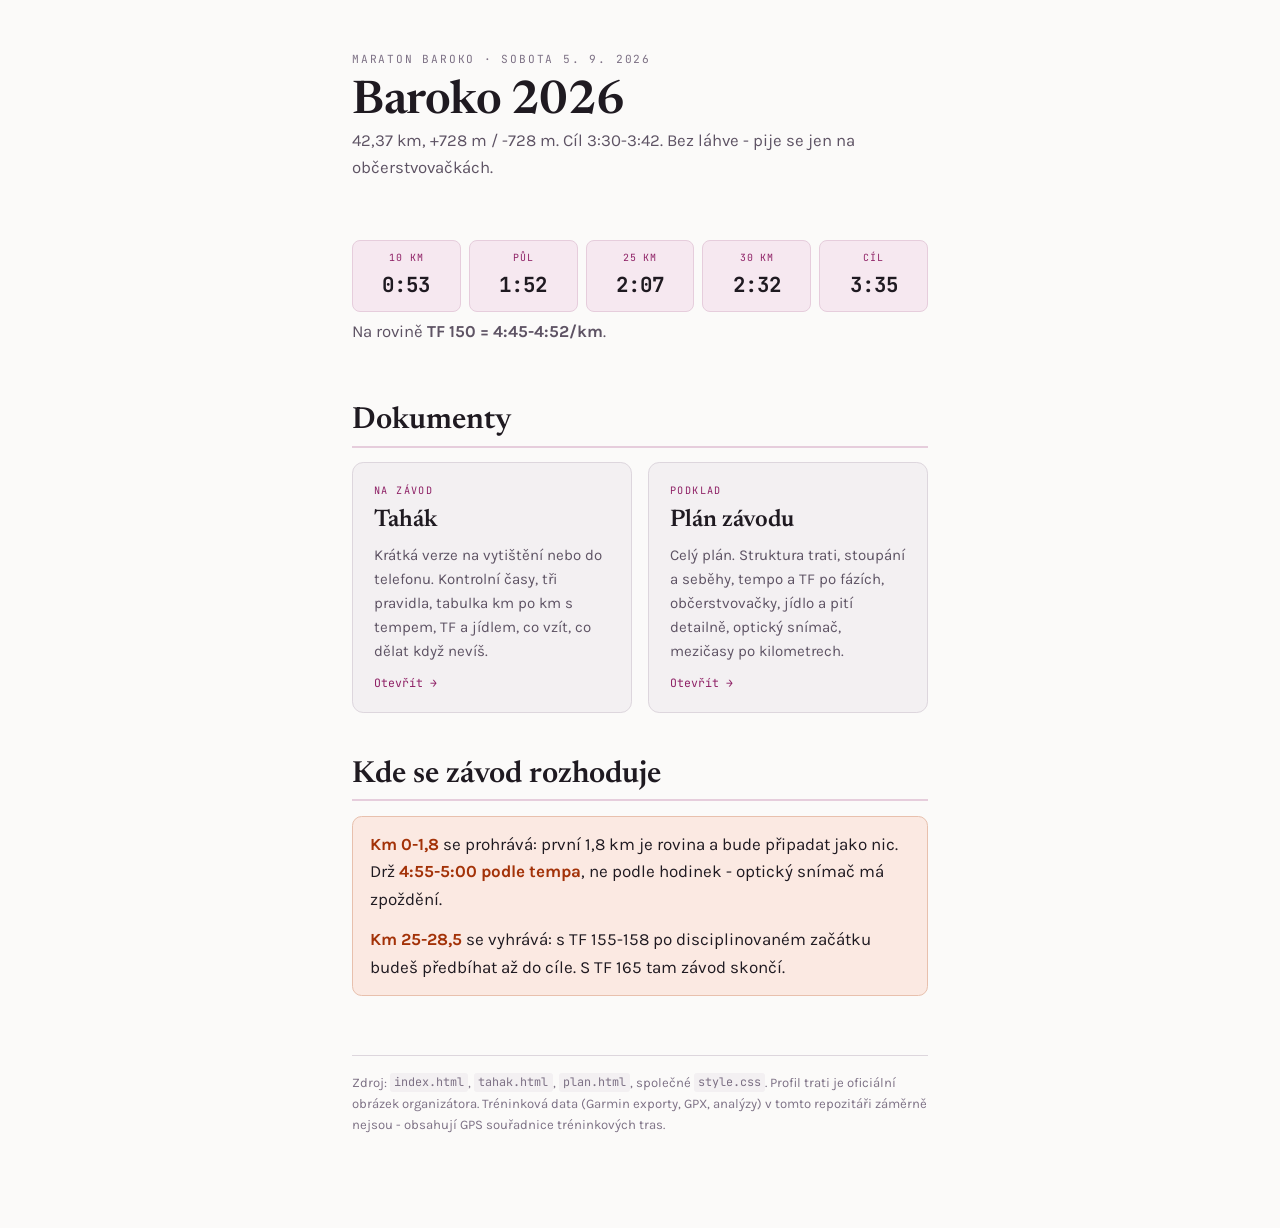
==== commit 3c326a63: "Rozdeleni na tri stranky: rozcestnik, tahak, plan index.html je nove rozcestnik s klicovymi cisly a " ====
--- a/index.html
+++ b/index.html
@@ -3,149 +3,23 @@
 <head>
 <meta charset="utf-8">
 <meta name="viewport" content="width=device-width, initial-scale=1">
-<title>Baroko 2026 - tahák a plán</title>
+<title>Baroko 2026</title>
 <link rel="preconnect" href="https://fonts.googleapis.com">
 <link rel="preconnect" href="https://fonts.gstatic.com" crossorigin>
 <link rel="stylesheet" href="https://fonts.googleapis.com/css2?family=Newsreader:ital,opsz,wght@0,6..72,400;0,6..72,600;1,6..72,400&family=Karla:wght@400;500;700&family=JetBrains+Mono:wght@400;500;700&display=swap">
-<style>
-  :root{
-    color-scheme:light;
-    --paper:#fbfaf9;
-    --surface:#f3f0f2;
-    --ink:#1f1a21;
-    --muted:#5e5364;
-    --faint:#7d7185;
-    --rule:#ddd6dd;
-    --rule-strong:#bdb2be;
-    --accent:#8e2065;
-    --accent-soft:#f6e8f0;
-    --accent-mid:#e6cddc;
-    --warn:#a33208;
-    --warn-soft:#fbe9e2;
-    --ok:#0e6f52;
-    --mono:"JetBrains Mono",ui-monospace,monospace;
-  }
-  *{box-sizing:border-box}
-  body{
-    margin:0;background:var(--paper);color:var(--ink);
-    font-family:"Karla","Helvetica Neue",Arial,sans-serif;
-    font-size:17px;line-height:1.6;-webkit-font-smoothing:antialiased;
-  }
-  img{max-width:100%;display:block}
-  .sheet{max-width:54rem;margin:0 auto;padding:clamp(1.5rem,4vw,3.5rem) clamp(1rem,4vw,3rem) 5rem;
-         display:flex;flex-direction:column;gap:2.75rem}
-
-  h1{font-family:"Newsreader",Georgia,serif;font-weight:600;font-size:clamp(2rem,7vw,2.9rem);
-     line-height:1.1;margin:0;letter-spacing:-.01em}
-  h2{font-family:"Newsreader",Georgia,serif;font-weight:600;font-size:clamp(1.45rem,4.5vw,1.9rem);
-     line-height:1.2;margin:0 0 .9rem;padding-bottom:.4rem;border-bottom:2px solid var(--accent-mid)}
-  h3{font-family:"Karla",sans-serif;font-weight:700;font-size:1.02rem;margin:1.9rem 0 .7rem;
-     letter-spacing:.02em;text-transform:uppercase;color:var(--accent)}
-  p{margin:0 0 .85rem}
-  a{color:var(--accent)}
-  .lede{color:var(--muted);font-size:1.05rem}
-  .kicker{font-family:var(--mono);font-size:.7rem;letter-spacing:.16em;text-transform:uppercase;
-          color:var(--faint);margin:0 0 .5rem}
-  section{scroll-margin-top:4.5rem}
-
-  /* nav */
-  nav.top{position:sticky;top:0;z-index:20;background:rgba(251,250,249,.94);
-          backdrop-filter:blur(8px);border-bottom:1px solid var(--rule);
-          margin:0 calc(-1*clamp(1rem,4vw,3rem));padding:.55rem clamp(1rem,4vw,3rem)}
-  nav.top ul{list-style:none;display:flex;gap:.4rem;margin:0;padding:0;overflow-x:auto;
-             scrollbar-width:none}
-  nav.top ul::-webkit-scrollbar{display:none}
-  nav.top a{font-family:var(--mono);font-size:.72rem;letter-spacing:.06em;text-transform:uppercase;
-            text-decoration:none;color:var(--muted);padding:.35rem .6rem;border-radius:99px;
-            white-space:nowrap;border:1px solid transparent}
-  nav.top a:hover,nav.top a:focus{background:var(--accent-soft);color:var(--accent);
-            border-color:var(--accent-mid)}
-
-  /* splits strip */
-  .splits{display:grid;grid-template-columns:repeat(5,1fr);gap:.5rem;margin:0 0 .4rem}
-  .splits div{background:var(--accent-soft);border:1px solid var(--accent-mid);border-radius:.5rem;
-              padding:.6rem .3rem;text-align:center}
-  .splits .k{display:block;font-family:var(--mono);font-size:.62rem;letter-spacing:.08em;
-             text-transform:uppercase;color:var(--accent);margin-bottom:.15rem}
-  .splits .v{display:block;font-family:var(--mono);font-weight:700;font-size:clamp(.95rem,3.4vw,1.3rem);
-             color:var(--ink)}
-
-  /* rules */
-  ol.rules{list-style:none;counter-reset:r;margin:0;padding:0;display:flex;flex-direction:column;gap:.7rem}
-  ol.rules li{counter-increment:r;position:relative;padding:.85rem 1rem .85rem 3rem;
-              background:var(--surface);border-radius:.55rem;border-left:4px solid var(--accent-mid)}
-  ol.rules li::before{content:counter(r);position:absolute;left:.9rem;top:.8rem;
-              font-family:var(--mono);font-weight:700;font-size:1.15rem;color:var(--accent)}
-  ol.rules li.crit{background:var(--warn-soft);border-left-color:var(--warn)}
-  ol.rules li.crit::before{color:var(--warn)}
-
-  /* tables */
-  .tw{overflow-x:auto;-webkit-overflow-scrolling:touch;margin:0 0 .6rem}
-  table{border-collapse:collapse;width:100%;font-size:.94rem}
-  th,td{text-align:left;padding:.5rem .55rem;border-bottom:1px solid var(--rule);vertical-align:top}
-  thead th{font-family:var(--mono);font-size:.66rem;letter-spacing:.09em;text-transform:uppercase;
-           color:var(--faint);border-bottom:1.5px solid var(--rule-strong);white-space:nowrap}
-  tbody tr.crit{background:var(--warn-soft)}
-  tbody tr.eat{background:var(--accent-soft)}
-  td.num,th.num{font-family:var(--mono);white-space:nowrap}
-  .compact{font-size:.8rem}
-  .compact th,.compact td{padding:.3rem .45rem}
-
-  /* km-by-km: table on wide, cards on narrow */
-  .kmk tbody tr{border-bottom:1px solid var(--rule)}
-  @media (max-width:47rem){
-    .kmk thead{display:none}
-    .kmk,.kmk tbody,.kmk tr,.kmk td{display:block;width:100%}
-    .kmk{font-size:1rem}
-    .kmk tbody tr{margin:0 0 .6rem;padding:.7rem .85rem;background:var(--surface);
-                  border-radius:.55rem;border:1px solid var(--rule);border-bottom:1px solid var(--rule)}
-    .kmk tbody tr.crit{background:var(--warn-soft);border-color:#e8c0ad}
-    .kmk td{border:0;padding:.12rem 0;display:flex;gap:.6rem;align-items:baseline}
-    .kmk td::before{content:attr(data-l);flex:0 0 4.6rem;font-family:var(--mono);font-size:.62rem;
-                    letter-spacing:.08em;text-transform:uppercase;color:var(--faint)}
-    .kmk td.km{font-family:var(--mono);font-weight:700;font-size:1.06rem;margin-bottom:.2rem}
-    .kmk td.km::before{content:"KM";color:var(--accent)}
-    .tw.kmw{overflow:visible}
-  }
-
-  /* callouts */
-  .box{background:var(--surface);border:1px solid var(--rule);border-radius:.6rem;
-       padding:.9rem 1.05rem;margin:0 0 .9rem}
-  .box.warn{background:var(--warn-soft);border-color:#e8c0ad}
-  .box.warn strong{color:var(--warn)}
-  .box p:last-child,.box ul:last-child{margin-bottom:0}
-  ul{margin:0 0 .85rem;padding-left:1.15rem}
-  li{margin:.22rem 0}
-  .figure{border:1px solid var(--rule);border-radius:.6rem;overflow:hidden;background:#fff}
-  .figure img{width:100%}
-  .figcap{font-size:.8rem;color:var(--faint);padding:.5rem .7rem;border-top:1px solid var(--rule)}
-  hr.big{border:0;border-top:2px solid var(--accent-mid);margin:1rem 0 0}
-  .foot{font-size:.82rem;color:var(--faint);border-top:1px solid var(--rule);padding-top:1rem}
-  s{color:var(--faint)}
-</style>
+<link rel="stylesheet" href="style.css">
 </head>
 <body>
-<div class="sheet">
+<div class="sheet narrow">
 
-<header class="doc-head">
+<header>
   <p class="kicker">Maraton Baroko &middot; sobota 5. 9. 2026</p>
-  <h1>Tahák a plán závodu</h1>
+  <h1>Baroko 2026</h1>
   <p class="lede">42,37 km, +728 m / -728 m. Cíl 3:30-3:42. Bez láhve - pije se jen na
-  občerstvovačkách. Na rovině <strong>TF 150 = 4:45-4:52/km</strong>.</p>
+  občerstvovačkách.</p>
 </header>
 
-<nav class="top"><ul>
-  <li><a href="#casy">Časy</a></li>
-  <li><a href="#pravidla">3 pravidla</a></li>
-  <li><a href="#kmpokm">Km po km</a></li>
-  <li><a href="#jidlo">Jídlo a pití</a></li>
-  <li><a href="#start">Před startem</a></li>
-  <li><a href="#nevis">Když nevíš</a></li>
-  <li><a href="#plan">Celý plán</a></li>
-</ul></nav>
-
-<section id="casy">
-  <h2>Kontrolní časy</h2>
+<section>
   <div class="splits">
     <div><span class="k">10 km</span><span class="v">0:53</span></div>
     <div><span class="k">půl</span><span class="v">1:52</span></div>
@@ -153,265 +27,44 @@
     <div><span class="k">30 km</span><span class="v">2:32</span></div>
     <div><span class="k">cíl</span><span class="v">3:35</span></div>
   </div>
-  <p class="lede">Rozsah 3:30-3:42.</p>
+  <p class="lede">Na rovině <strong>TF 150 = 4:45-4:52/km</strong>.</p>
 </section>
 
-<section id="pravidla">
-  <h2>Tři pravidla</h2>
-  <ol class="rules">
-    <li class="crit"><strong>Km 0-1,8: 4:55-5:00 podle TEMPA, ne podle hodinek.</strong>
-      Strop TF 150 do 1,8; 158 do 3,85. Nech lidi odběhnout. <em>Tady se závod prohrává.</em></li>
-    <li><strong>Km 17-20 seběh: 4:20, ne 4:00.</strong> Na km 25 čeká 7,2 %.</li>
-    <li><strong>Km 24,8: tyčinka na rovině, spláchni ji na 25,3.</strong>
-      Bez láhve se jí jen před stanicí. <strong>2 kelímky izotoniku na KAŽDÉ stanici.</strong></li>
-  </ol>
+<section>
+  <h2>Dokumenty</h2>
+  <div class="cards">
+    <a class="card" href="tahak.html">
+      <span class="tag">na závod</span>
+      <span class="name">Tahák</span>
+      <span class="desc">Krátká verze na vytištění nebo do telefonu. Kontrolní časy, tři pravidla,
+        tabulka km po km s tempem, TF a jídlem, co vzít, co dělat když nevíš.</span>
+      <span class="go">Otevřít &rarr;</span>
+    </a>
+    <a class="card" href="plan.html">
+      <span class="tag">podklad</span>
+      <span class="name">Plán závodu</span>
+      <span class="desc">Celý plán. Struktura trati, stoupání a seběhy, tempo a TF po fázích,
+        občerstvovačky, jídlo a pití detailně, optický snímač, mezičasy po kilometrech.</span>
+      <span class="go">Otevřít &rarr;</span>
+    </a>
+  </div>
 </section>
 
-<section id="profil">
-  <h2>Profil a občerstvovačky</h2>
-  <div class="figure">
-    <img src="profile_maraton.png" alt="Profil trati maratonu Baroko s vyznačenými občerstvovačkami">
-    <p class="figcap">Oficiální profil organizátora. Devět občerstvovaček, poslední (Peklo) se vynechává.</p>
+<section>
+  <h2>Kde se závod rozhoduje</h2>
+  <div class="box warn">
+    <p><strong>Km 0-1,8</strong> se prohrává: první 1,8 km je rovina a bude připadat jako nic.
+    Drž <strong>4:55-5:00 podle tempa</strong>, ne podle hodinek - optický snímač má zpoždění.</p>
+    <p><strong>Km 25-28,5</strong> se vyhrává: s TF 155-158 po disciplinovaném začátku budeš
+    předbíhat až do cíle. S TF 165 tam závod skončí.</p>
   </div>
-  <div class="tw"><table>
-    <thead><tr><th class="num">km</th><th>Název</th><th>Co tam</th></tr></thead>
-    <tbody>
-      <tr class="eat"><td class="num">6,5</td><td>Vrážné</td><td>tyčinka z 6,1 spláchnout + banán + izo</td></tr>
-      <tr><td class="num">10,6</td><td>Křečov</td><td>banán + izo + <strong>SODÍK</strong>, 2 kelímky. Nejíst - seběh</td></tr>
-      <tr class="eat"><td class="num">16,3</td><td>Česká Doubravice</td><td>tyčinka z 15,9 spláchnout + banán + izo</td></tr>
-      <tr><td class="num">19,7</td><td>Manětín</td><td>banán + izo + <strong>SODÍK</strong>, 2 kelímky</td></tr>
-      <tr class="crit"><td class="num"><strong>25,3</strong></td><td><strong>Doubův mlýn</strong></td><td><strong>spláchni tyčinku z 24,8</strong> + banán, <strong>2-3 kelímky</strong> - dál 6,2 km bez pití</td></tr>
-      <tr class="eat"><td class="num">31,5</td><td>Mladotice zast.</td><td>tyčinka z 31,1 spláchnout + banán + izo + <strong>SODÍK</strong></td></tr>
-      <tr class="eat"><td class="num">35,2</td><td>Šebíkov</td><td>tyčinka z 34,8 spláchnout + banán + izo</td></tr>
-      <tr><td class="num">37,6</td><td>Žebnice</td><td><strong>jen izotonik</strong>, banán podle chuti. Jíst je pozdě</td></tr>
-      <tr><td class="num"><s>39,8</s></td><td><s>Peklo</s></td><td><strong>VYNECH</strong></td></tr>
-    </tbody>
-  </table></div>
-  <p>Nejdelší úsek bez tekutin: <strong>Doubův mlýn 25,3 &rarr; Mladotice 31,5 = 6,2 km / ~34 min</strong>,
-  a je v něm stoupání 7,2 % i seběh -7,2 %.</p>
 </section>
 
-<section id="kmpokm">
-  <h2>Km po km</h2>
-  <div class="tw kmw"><table class="kmk">
-    <thead><tr><th class="num">km</th><th>Terén</th><th>Tempo</th><th>TF</th><th>Jídlo a pití</th></tr></thead>
-    <tbody>
-      <tr class="crit">
-        <td class="km">0 - 1,8</td><td data-l="Terén">rovina</td>
-        <td data-l="Tempo"><strong>4:55-5:00</strong></td><td data-l="TF"><strong>velí tempo</strong></td>
-        <td data-l="Jídlo">&mdash;</td></tr>
-      <tr><td class="km">1,8 - 3,85</td><td data-l="Terén"><strong>+120 m, 5,8 %</strong></td>
-        <td data-l="Tempo">~7:00</td><td data-l="TF"><strong>&le; 158</strong></td><td data-l="Jídlo">&mdash;</td></tr>
-      <tr class="eat"><td class="km">3,85 - 6,85</td><td data-l="Terén">+57 m, zvlněný profil</td>
-        <td data-l="Tempo">4:50-5:30</td><td data-l="TF">152-158</td>
-        <td data-l="Jídlo"><strong>6,1 CELÁ</strong> &rarr; 6,5 spláchnout + banán</td></tr>
-      <tr><td class="km">6,85 - 8,95</td><td data-l="Terén">seběhy -83 m</td>
-        <td data-l="Tempo">4:10-4:25</td><td data-l="TF">ignoruj</td><td data-l="Jídlo">&mdash;</td></tr>
-      <tr><td class="km">8,95 - 10,0</td><td data-l="Terén">+61 m, 5,8 %</td>
-        <td data-l="Tempo">~6:15</td><td data-l="TF">152-158</td><td data-l="Jídlo">&mdash;</td></tr>
-      <tr><td class="km">10,0 - 11,0</td><td data-l="Terén">seběh -60 m</td>
-        <td data-l="Tempo">4:10</td><td data-l="TF">ignoruj</td>
-        <td data-l="Jídlo">10,6 banán + izo + <strong>SODÍK</strong></td></tr>
-      <tr><td class="km">11,0 - 15,5</td><td data-l="Terén">+134 m po částech</td>
-        <td data-l="Tempo">5:15-5:50</td><td data-l="TF">152-158</td>
-        <td data-l="Jídlo">&mdash; (5,7 km bez pití)</td></tr>
-      <tr class="eat"><td class="km">15,5 - 16,95</td><td data-l="Terén">mírné stoupání +27 m</td>
-        <td data-l="Tempo">~5:25</td><td data-l="TF">155</td>
-        <td data-l="Jídlo"><strong>15,9 CELÁ</strong> &rarr; 16,3 spláchnout + banán</td></tr>
-      <tr><td class="km">16,95 - 20,35</td><td data-l="Terén"><strong>seběh -148 m</strong></td>
-        <td data-l="Tempo"><strong>4:15-4:30</strong></td><td data-l="TF">ignoruj</td>
-        <td data-l="Jídlo">19,7 banán + izo + <strong>SODÍK</strong>, 2 kelímky</td></tr>
-      <tr class="crit"><td class="km">20,35 - 25,1</td><td data-l="Terén">rovina</td>
-        <td data-l="Tempo">4:45-4:55</td><td data-l="TF">155-160</td>
-        <td data-l="Jídlo"><strong>24,8 CELÁ - KRITICKÁ</strong>, na rovině</td></tr>
-      <tr class="crit"><td class="km">25,1 - 26,7</td><td data-l="Terén"><strong>+115 m, 7,2 %</strong></td>
-        <td data-l="Tempo">6:00-6:15</td><td data-l="TF"><strong>160-165 MAX</strong></td>
-        <td data-l="Jídlo">25,3 spláchni + banán, <strong>2-3 kelímky</strong></td></tr>
-      <tr><td class="km">26,7 - 28,45</td><td data-l="Terén"><strong>seběh -126 m, -7,2 %</strong></td>
-        <td data-l="Tempo"><strong>4:15-4:30, brzdi jemně</strong></td><td data-l="TF">ignoruj</td>
-        <td data-l="Jídlo">&mdash;</td></tr>
-      <tr class="eat"><td class="km">28,45 - 31,5</td><td data-l="Terén">rovina</td>
-        <td data-l="Tempo">4:50-5:10</td><td data-l="TF">~160</td>
-        <td data-l="Jídlo"><strong>31,1 půlka</strong> &rarr; 31,5 spláchnout + <strong>SODÍK</strong></td></tr>
-      <tr class="eat"><td class="km">31,5 - 34,25</td><td data-l="Terén">+33 m, mírné stoupání</td>
-        <td data-l="Tempo">5:00-5:30</td><td data-l="TF">~160</td>
-        <td data-l="Jídlo"><strong>34,8 půlka</strong> &rarr; 35,2 spláchnout</td></tr>
-      <tr><td class="km">34,25 - 37,15</td><td data-l="Terén"><strong>+90 m, 3,1 %</strong></td>
-        <td data-l="Tempo">5:55-6:00</td><td data-l="TF">až 165</td>
-        <td data-l="Jídlo">35,2 banán + izo</td></tr>
-      <tr><td class="km">37,15 - 40,3</td><td data-l="Terén">seběhy -157 m</td>
-        <td data-l="Tempo">volně</td><td data-l="TF">ignoruj</td>
-        <td data-l="Jídlo">37,6 <strong>jen izotonik</strong></td></tr>
-      <tr><td class="km">40,3 - 42,37</td><td data-l="Terén">rovina</td>
-        <td data-l="Tempo">co nohy dají</td><td data-l="TF">volně</td>
-        <td data-l="Jídlo"><strong>39,8 VYNECH</strong></td></tr>
-    </tbody>
-  </table></div>
-  <p>Povinné dávky: <strong>6,1 &middot; 15,9 &middot; 24,8 &middot; 31,1</strong>, plánovaná navíc
-  <strong>34,8</strong>. Každou spláchni na stanici, která následuje.
-  <strong>Po km 35 se už nejí</strong> - do cíle je moc blízko, nestihlo by se to vstřebat.</p>
-</section>
-
-<section id="jidlo">
-  <h2>Jídlo a pití</h2>
-
-  <div class="box warn">
-    <p><strong>LÁHEV NENÍ - pije se jen na stanicích.</strong> Tyčinka nasucho nejde spolknout,
-    takže každá dávka musí padnout těsně před občerstvovačku.</p>
-  </div>
-
-  <h3>Co vzít</h3>
-  <ul>
-    <li><strong>4 tyčinky</strong> Kokino: 3 celé, 1 nakrájená na 2 zabalené půlky.
-      Pátou jen jako rezervu, kdyby to šlo na 3:50+.</li>
-    <li><strong>3 sodíkové tablety</strong> - km 10,6 / 19,7 / 31,5, vždy s plným kelímkem</li>
-    <li><strong>Banán</strong> - kousek na každé stanici, žlutý nebo tečkovaný</li>
-  </ul>
-
-  <h3>Pití - tady je hlavní riziko</h3>
-  <ul>
-    <li><strong>2 kelímky izotoniku na KAŽDÉ stanici</strong>, ne vodu - izotonik nese ~40 % sacharidů.</li>
-    <li>8 stanic &times; ~250 ml = <strong>~2 litry</strong>. Jeden kelímek = jen 1 litr, což je na
-      3,5 hodiny v září málo a příjem spadne pod 55 g/h.</li>
-    <li>Na stanici zpomal do chůze na 10-15 s. Dvě dávky pak vypiješ bez problému.</li>
-    <li><strong>Na Doubově mlýně (25,3) pij 2-3 kelímky</strong> - dál je 6,2 km bez pití přes
-      nejtěžší část trati.</li>
-  </ul>
-  <p>Povinná úroveň dá ~63 g/h, plán ~75 g/h. Cíl je 60-75 g/h - <strong>ale jen když se na každé
-  stanici napiješ dvakrát.</strong></p>
-</section>
-
-<section id="start">
-  <h2>Před startem</h2>
-  <ul>
-    <li>Rozklusání <strong>10 min volně + 3-4 rovinky</strong> - prohřeje kůži, aby optický snímač
-      měřil správně už od km 0</li>
-    <li>Hodinky <strong>utažené, 1-2 prsty nad kostí zápěstí, na kůži</strong>, ne přes rukáv</li>
-    <li>Snídaně 2,5-3 h před, 100-150 g sacharidů, <strong>nic nového</strong></li>
-  </ul>
-</section>
-
-<section id="nevis">
-  <h2>Když nevíš</h2>
-  <ul>
-    <li>Na rovině <strong>TF 150 = 4:45-4:52</strong>. Když hodinky ukazují 148 a běžíš 4:30,
-      chybu mají hodinky.</li>
-    <li><strong>Nedýcháš pohodlně nosem v prvních 10 min = běžíš moc rychle.</strong>
-      Bez ohledu na hodinky.</li>
-    <li><strong>Seběhy: řiď se tempem a stehny, ne TF.</strong> Vysoké číslo je normální.</li>
-    <li><strong>Poslední třetina: nohy před dýcháním.</strong> Dýchání je zrádné.</li>
-    <li>Na km 35 může TF 165 odpovídat tomu, co na km 5 připadalo jako 152. <strong>Je to normální.</strong></li>
-    <li>Kdokoli tě předběhne před km 10, <strong>není tvůj problém</strong>.</li>
-  </ul>
-</section>
-
-<hr class="big">
-
-<section id="plan">
-  <h2>Celý plán</h2>
-  <p class="lede">Podrobnější podklad k taháku: struktura trati, tempo a TF po fázích,
-  optický snímač, disciplína signálů a mezičasy po kilometrech.</p>
-
-  <h3>Trať</h3>
-  <p>Start i cíl na 324 m, nejvyšší bod 548 m. <strong>Rovina je jen 36 % trati</strong> -
-  35 % stoupání, 28 % seběhů. Tempo nemůže být vodítkem; den řídí TF.</p>
-  <div class="tw"><table>
-    <thead><tr><th>Fáze</th><th class="num">km</th><th>Profil</th><th>Charakter</th></tr></thead>
-    <tbody>
-      <tr><td>1. Start</td><td class="num">0 - 1,8</td><td>rovina</td><td>~9 minut do první stěny</td></tr>
-      <tr><td>2. Stoupavá polovina</td><td class="num">1,8 - 17</td><td>+400 m po částech</td><td>skutečná práce závodu</td></tr>
-      <tr><td>3. Dárek</td><td class="num">17 - 25</td><td>-148 m, pak rovina</td><td>nejrychlejší, nejlépe běžitelné</td></tr>
-      <tr class="crit"><td>4. Klíčové místo</td><td class="num">25 - 28,5</td><td>+115 m @ 7,2 %, pak -126 m @ -7,2 %</td><td>nejtěžší stoupání + zabiják stehen</td></tr>
-      <tr><td>5. Finále</td><td class="num">28,5 - 42,4</td><td>+90 m na km 34-37, pak -157 m</td><td>dřina, pak rychlost zdarma</td></tr>
-    </tbody>
-  </table></div>
-
-  <h3>Tempo a TF po fázích</h3>
-  <div class="tw"><table>
-    <thead><tr><th>Fáze</th><th>Cílová TF</th><th>Tempo</th></tr></thead>
-    <tbody>
-      <tr class="crit"><td class="num">0 - 1,8</td><td><strong>řídí tempo, ne TF</strong></td><td><strong>4:55-5:00, nikdy rychleji</strong></td></tr>
-      <tr><td class="num">1,8 - 2,0</td><td>přebírá TF, očekávej <strong>&le; 150</strong></td><td>&mdash;</td></tr>
-      <tr><td class="num">1,8 - 3,85</td><td><strong>&le; 158</strong>, krátce 162 OK</td><td>~7:00. Nad 8 % jdi</td></tr>
-      <tr><td class="num">4 - 17</td><td>152-158</td><td>stoupání 5:20-6:15, roviny 4:50-5:00</td></tr>
-      <tr><td class="num">17 - 25</td><td>155-160</td><td>seběhy uvolněně 4:15-4:30 (ne 3:45), roviny 4:45-4:55</td></tr>
-      <tr class="crit"><td class="num">25 - 27</td><td><strong>160-165 max</strong></td><td>6:00-6:15, strmé úseky jdi</td></tr>
-      <tr><td class="num">27 - 28,5</td><td>TF ignoruj</td><td><strong>4:15-4:30, brzdi jemně</strong></td></tr>
-      <tr><td class="num">28,5 - 34</td><td>~160</td><td>4:50-5:10</td></tr>
-      <tr><td class="num">34 - 37</td><td>až 165</td><td>5:55-6:00, běh a chůze</td></tr>
-      <tr><td class="num">37 - 42</td><td>volně</td><td>co nohy dají</td></tr>
-    </tbody>
-  </table></div>
-
-  <h3>Stoupání a seběhy</h3>
-  <div class="tw"><table class="compact">
-    <thead><tr><th class="num">km</th><th class="num">Délka</th><th class="num">Převýšení</th><th class="num">Sklon</th></tr></thead>
-    <tbody>
-      <tr class="crit"><td class="num">1,80 - 3,85</td><td class="num">2,05 km</td><td class="num">+120 m</td><td class="num">+5,8 %</td></tr>
-      <tr><td class="num">4,50 - 5,70</td><td class="num">1,20 km</td><td class="num">+57 m</td><td class="num">+4,7 %</td></tr>
-      <tr><td class="num">8,95 - 10,00</td><td class="num">1,05 km</td><td class="num">+61 m</td><td class="num">+5,8 %</td></tr>
-      <tr><td class="num">11,00 - 12,60</td><td class="num">1,60 km</td><td class="num">+55 m</td><td class="num">+3,4 %</td></tr>
-      <tr><td class="num">13,45 - 15,50</td><td class="num">2,05 km</td><td class="num">+79 m</td><td class="num">+3,9 %</td></tr>
-      <tr><td class="num">15,85 - 16,95</td><td class="num">1,10 km</td><td class="num">+27 m</td><td class="num">+2,4 %</td></tr>
-      <tr class="crit"><td class="num">25,10 - 26,70</td><td class="num">1,60 km</td><td class="num">+115 m</td><td class="num">+7,2 %</td></tr>
-      <tr><td class="num">31,55 - 32,50</td><td class="num">0,95 km</td><td class="num">+33 m</td><td class="num">+3,5 %</td></tr>
-      <tr><td class="num">34,25 - 37,15</td><td class="num">2,90 km</td><td class="num">+90 m</td><td class="num">+3,1 %</td></tr>
-      <tr><td class="num">6,85 - 7,25</td><td class="num">0,40 km</td><td class="num">-29 m</td><td class="num">-7,4 %</td></tr>
-      <tr><td class="num">8,15 - 8,95</td><td class="num">0,80 km</td><td class="num">-54 m</td><td class="num">-6,8 %</td></tr>
-      <tr><td class="num">10,00 - 11,00</td><td class="num">1,00 km</td><td class="num">-60 m</td><td class="num">-6,0 %</td></tr>
-      <tr><td class="num">16,95 - 20,35</td><td class="num">3,40 km</td><td class="num">-148 m</td><td class="num">-4,4 %</td></tr>
-      <tr class="crit"><td class="num">26,70 - 28,45</td><td class="num">1,75 km</td><td class="num">-126 m</td><td class="num">-7,2 %</td></tr>
-      <tr><td class="num">37,15 - 37,90</td><td class="num">0,75 km</td><td class="num">-41 m</td><td class="num">-5,5 %</td></tr>
-      <tr><td class="num">38,30 - 40,30</td><td class="num">2,00 km</td><td class="num">-116 m</td><td class="num">-5,8 %</td></tr>
-    </tbody>
-  </table></div>
-
-  <h3>Optický snímač TF (hrudní pás není)</h3>
-  <ul>
-    <li><strong>Zpoždění 10-30 s</strong> při náhlé změně. Po startu je TF na 170, když hodinky
-      ukazují 150 - proto <strong>km 0-2 řídí tempo</strong>.</li>
-    <li><strong>Chladná kůže měří nízko a nestabilně.</strong> Prvních 5-10 min číslo ignoruj.</li>
-    <li><strong>Švih paží při sbíhání.</strong> V seběhu se řídíš tempem a stehny, ne TF.</li>
-  </ul>
-
-  <h3>Disciplína signálů</h3>
-  <ul>
-    <li><strong>Roviny a stoupání, prvních 25 km: velí TF.</strong> Všechno pod prahem připadá
-      svěžím nohám v pořádku.</li>
-    <li><strong>Seběhy: tempo a stehna, ne TF.</strong> Počítej s vyšším číslem a ignoruj ho, ale
-      nenech se snadným dýcháním zlákat k pálení.</li>
-    <li><strong>Poslední třetina: nohy před dýcháním.</strong> Dýchání zůstává zrádně pohodlné,
-      nohy říkají pravdu.</li>
-    <li><strong>Prvních 10 km ignoruj startovní pole.</strong></li>
-  </ul>
-
-  <h3>Kde se závod rozhoduje</h3>
-  <div class="box warn">
-    <p><strong>Km 25-28,5.</strong> S TF 155-158 po disciplinovaném začátku budeš předbíhat až do
-    cíle. S TF 165 tam závod skončí.</p>
-  </div>
-
-  <h3>Mezičasy po kilometrech</h3>
-  <p class="lede">Cíle přepočítané podle sklonu, základ na rovině 4:52/km, s přidanou únavou po
-  km 20 a km 30. Cíle pro seběhy ber jako <strong>strop</strong>, ne jako něco, co se má honit.</p>
-  <div class="tw"><table class="compact" id="splits-table">
-    <thead><tr><th class="num">km</th><th class="num">Sklon</th><th class="num">Tempo</th><th class="num">Kumulativně</th></tr></thead>
-    <tbody id="splits-body"></tbody>
-  </table></div>
-</section>
-
-<p class="foot">Podklad k maratonu Baroko 2026. Zdroj je jediný soubor
-<code>index.html</code>, všechny styly inline. Profil trati je oficiální obrázek organizátora.</p>
+<p class="foot">Zdroj: <code>index.html</code>, <code>tahak.html</code>, <code>plan.html</code>,
+společné <code>style.css</code>. Profil trati je oficiální obrázek organizátora.
+Tréninková data (Garmin exporty, GPX, analýzy) v tomto repozitáři záměrně nejsou -
+obsahují GPS souřadnice tréninkových tras.</p>
 
 </div>
-<script>
-const SPLITS=`1 -0.0 4:51 0:04:51|2 +0.6 4:59 0:09:51|3 +8.5 7:10 0:17:02|4 +3.0 5:34 0:22:36|5 +0.3 4:56 0:27:32|6 +2.5 5:27 0:32:59|7 +0.3 4:56 0:37:56|8 -3.0 4:25 0:42:21|9 -5.3 4:10 0:46:31|10 +5.9 6:15 0:52:46|11 -6.0 4:10 0:56:56|12 +3.7 5:43 1:02:40|13 +1.8 5:17 1:07:58|14 +1.7 5:16 1:13:14|15 +4.1 5:49 1:19:03|16 +1.8 5:17 1:24:20|17 +2.4 5:25 1:29:46|18 -3.9 4:16 1:34:03|19 -6.2 4:10 1:38:13|20 -4.5 4:11 1:42:24|21 -0.6 4:51 1:47:15|22 -1.1 4:47 1:52:03|23 -0.5 4:52 1:56:55|24 -0.9 4:48 2:01:44|25 -0.6 4:51 2:06:35|26 +5.1 6:07 2:12:43|27 +5.6 6:15 2:18:58|28 -8.0 4:10 2:23:08|29 -3.4 4:26 2:27:35|30 -0.8 4:50 2:32:25|31 -0.2 5:04 2:37:29|32 +1.7 5:30 2:42:59|33 +0.1 5:06 2:48:06|34 +1.7 5:30 2:53:36|35 +1.4 5:25 2:59:02|36 +3.7 5:57 3:04:59|37 +3.9 6:00 3:11:00|38 -3.8 4:25 3:15:26|39 -3.6 4:27 3:19:54|40 -6.4 4:10 3:24:04|41 -0.9 4:52 3:28:56|42 -0.4 4:56 3:33:52|43 +0.5 5:07 3:35:40`;
-const CRIT=new Set([3,10,19,20,26,27,28]);
-document.getElementById('splits-body').innerHTML = SPLITS.split('|').map(r=>{
-  const [km,g,p,c]=r.split(' ');
-  return `<tr${CRIT.has(+km)?' class="crit"':''}><td class="num">${km}</td>`+
-         `<td class="num">${g} %</td><td class="num">${p}/km</td><td class="num">${c}</td></tr>`;
-}).join('');
-</script>
 </body>
 </html>
--- a/style.css
+++ b/style.css
@@ -0,0 +1,143 @@
+:root{
+  color-scheme:light;
+  --paper:#fbfaf9;
+  --surface:#f3f0f2;
+  --ink:#1f1a21;
+  --muted:#5e5364;
+  --faint:#7d7185;
+  --rule:#ddd6dd;
+  --rule-strong:#bdb2be;
+  --accent:#8e2065;
+  --accent-soft:#f6e8f0;
+  --accent-mid:#e6cddc;
+  --warn:#a33208;
+  --warn-soft:#fbe9e2;
+  --mono:"JetBrains Mono",ui-monospace,monospace;
+}
+*{box-sizing:border-box}
+body{
+  margin:0;background:var(--paper);color:var(--ink);
+  font-family:"Karla","Helvetica Neue",Arial,sans-serif;
+  font-size:17px;line-height:1.6;-webkit-font-smoothing:antialiased;
+}
+img{max-width:100%;display:block}
+.sheet{max-width:54rem;margin:0 auto;padding:clamp(1.5rem,4vw,3.5rem) clamp(1rem,4vw,3rem) 5rem;
+       display:flex;flex-direction:column;gap:2.75rem}
+.sheet.narrow{max-width:42rem}
+
+h1{font-family:"Newsreader",Georgia,serif;font-weight:600;font-size:clamp(2rem,7vw,2.9rem);
+   line-height:1.1;margin:0;letter-spacing:-.01em}
+h2{font-family:"Newsreader",Georgia,serif;font-weight:600;font-size:clamp(1.45rem,4.5vw,1.9rem);
+   line-height:1.2;margin:0 0 .9rem;padding-bottom:.4rem;border-bottom:2px solid var(--accent-mid)}
+h3{font-family:"Karla",sans-serif;font-weight:700;font-size:1.02rem;margin:1.9rem 0 .7rem;
+   letter-spacing:.02em;text-transform:uppercase;color:var(--accent)}
+p{margin:0 0 .85rem}
+a{color:var(--accent)}
+ul{margin:0 0 .85rem;padding-left:1.15rem}
+li{margin:.22rem 0}
+code{font-family:var(--mono);font-size:.9em;background:var(--surface);padding:.1em .35em;border-radius:.25em}
+s{color:var(--faint)}
+.lede{color:var(--muted);font-size:1.05rem}
+.kicker{font-family:var(--mono);font-size:.7rem;letter-spacing:.16em;text-transform:uppercase;
+        color:var(--faint);margin:0 0 .5rem}
+section{scroll-margin-top:4.5rem}
+hr.big{border:0;border-top:2px solid var(--accent-mid);margin:1rem 0 0}
+
+/* breadcrumb / page switch */
+.crumb{display:flex;flex-wrap:wrap;gap:.4rem;align-items:center;font-family:var(--mono);
+       font-size:.72rem;letter-spacing:.05em;text-transform:uppercase}
+.crumb a{text-decoration:none;color:var(--muted);padding:.3rem .6rem;border-radius:99px;
+         border:1px solid var(--rule)}
+.crumb a:hover,.crumb a:focus{background:var(--accent-soft);color:var(--accent);border-color:var(--accent-mid)}
+.crumb a.home{border-color:var(--accent-mid);color:var(--accent)}
+
+/* sticky section nav */
+nav.top{position:sticky;top:0;z-index:20;background:rgba(251,250,249,.94);
+        backdrop-filter:blur(8px);border-bottom:1px solid var(--rule);
+        margin:0 calc(-1*clamp(1rem,4vw,3rem));padding:.55rem clamp(1rem,4vw,3rem)}
+nav.top ul{list-style:none;display:flex;gap:.4rem;margin:0;padding:0;overflow-x:auto;scrollbar-width:none}
+nav.top ul::-webkit-scrollbar{display:none}
+nav.top a{font-family:var(--mono);font-size:.72rem;letter-spacing:.06em;text-transform:uppercase;
+          text-decoration:none;color:var(--muted);padding:.35rem .6rem;border-radius:99px;
+          white-space:nowrap;border:1px solid transparent}
+nav.top a:hover,nav.top a:focus{background:var(--accent-soft);color:var(--accent);border-color:var(--accent-mid)}
+
+/* index cards */
+.cards{display:grid;gap:1rem;grid-template-columns:1fr}
+@media(min-width:38rem){.cards{grid-template-columns:1fr 1fr}}
+.card{display:flex;flex-direction:column;gap:.5rem;text-decoration:none;color:inherit;
+      background:var(--surface);border:1px solid var(--rule);border-radius:.7rem;padding:1.2rem 1.3rem;
+      transition:border-color .12s,background .12s}
+.card:hover,.card:focus{border-color:var(--accent);background:var(--accent-soft)}
+.card .tag{font-family:var(--mono);font-size:.64rem;letter-spacing:.14em;text-transform:uppercase;color:var(--accent)}
+.card .name{font-family:"Newsreader",Georgia,serif;font-size:1.5rem;font-weight:600;line-height:1.15}
+.card .desc{font-size:.94rem;color:var(--muted)}
+.card .go{font-family:var(--mono);font-size:.72rem;color:var(--accent);margin-top:.2rem}
+
+/* splits strip */
+.splits{display:grid;grid-template-columns:repeat(5,1fr);gap:.5rem;margin:0 0 .4rem}
+.splits div{background:var(--accent-soft);border:1px solid var(--accent-mid);border-radius:.5rem;
+            padding:.6rem .3rem;text-align:center}
+.splits .k{display:block;font-family:var(--mono);font-size:.62rem;letter-spacing:.08em;
+           text-transform:uppercase;color:var(--accent);margin-bottom:.15rem}
+.splits .v{display:block;font-family:var(--mono);font-weight:700;
+           font-size:clamp(.95rem,3.4vw,1.3rem);color:var(--ink)}
+
+/* rules */
+ol.rules{list-style:none;counter-reset:r;margin:0;padding:0;display:flex;flex-direction:column;gap:.7rem}
+ol.rules li{counter-increment:r;position:relative;padding:.85rem 1rem .85rem 3rem;
+            background:var(--surface);border-radius:.55rem;border-left:4px solid var(--accent-mid)}
+ol.rules li::before{content:counter(r);position:absolute;left:.9rem;top:.8rem;
+            font-family:var(--mono);font-weight:700;font-size:1.15rem;color:var(--accent)}
+ol.rules li.crit{background:var(--warn-soft);border-left-color:var(--warn)}
+ol.rules li.crit::before{color:var(--warn)}
+
+/* tables */
+.tw{overflow-x:auto;-webkit-overflow-scrolling:touch;margin:0 0 .6rem}
+table{border-collapse:collapse;width:100%;font-size:.94rem}
+th,td{text-align:left;padding:.5rem .55rem;border-bottom:1px solid var(--rule);vertical-align:top}
+thead th{font-family:var(--mono);font-size:.66rem;letter-spacing:.09em;text-transform:uppercase;
+         color:var(--faint);border-bottom:1.5px solid var(--rule-strong);white-space:nowrap}
+tbody tr.crit{background:var(--warn-soft)}
+tbody tr.eat{background:var(--accent-soft)}
+td.num,th.num{font-family:var(--mono);white-space:nowrap}
+.compact{font-size:.8rem}
+.compact th,.compact td{padding:.3rem .45rem}
+
+/* km-by-km: table on wide, cards on narrow */
+.kmk tbody tr{border-bottom:1px solid var(--rule)}
+@media (max-width:47rem){
+  .kmk thead{display:none}
+  .kmk,.kmk tbody,.kmk tr,.kmk td{display:block;width:100%}
+  .kmk{font-size:1rem}
+  .kmk tbody tr{margin:0 0 .6rem;padding:.7rem .85rem;background:var(--surface);
+                border-radius:.55rem;border:1px solid var(--rule)}
+  .kmk tbody tr.crit{background:var(--warn-soft);border-color:#e8c0ad}
+  .kmk tbody tr.eat{background:var(--accent-soft);border-color:var(--accent-mid)}
+  .kmk td{border:0;padding:.12rem 0;display:flex;gap:.6rem;align-items:baseline}
+  .kmk td::before{content:attr(data-l);flex:0 0 4.6rem;font-family:var(--mono);font-size:.62rem;
+                  letter-spacing:.08em;text-transform:uppercase;color:var(--faint)}
+  .kmk td.km{font-family:var(--mono);font-weight:700;font-size:1.06rem;margin-bottom:.2rem}
+  .kmk td.km::before{content:"KM";color:var(--accent)}
+  .tw.kmw{overflow:visible}
+}
+
+/* callouts + figure */
+.box{background:var(--surface);border:1px solid var(--rule);border-radius:.6rem;
+     padding:.9rem 1.05rem;margin:0 0 .9rem}
+.box.warn{background:var(--warn-soft);border-color:#e8c0ad}
+.box.warn strong{color:var(--warn)}
+.box p:last-child,.box ul:last-child{margin-bottom:0}
+.figure{border:1px solid var(--rule);border-radius:.6rem;overflow:hidden;background:#fff}
+.figure img{width:100%}
+.figcap{font-size:.8rem;color:var(--faint);padding:.5rem .7rem;border-top:1px solid var(--rule)}
+.foot{font-size:.82rem;color:var(--faint);border-top:1px solid var(--rule);padding-top:1rem}
+
+@media print{
+  nav.top,.crumb{display:none}
+  body{font-size:11pt}
+  .sheet{gap:1.2rem;padding:0}
+  .figure{break-inside:avoid}
+  ol.rules li,.box{break-inside:avoid}
+  a{color:inherit;text-decoration:none}
+}
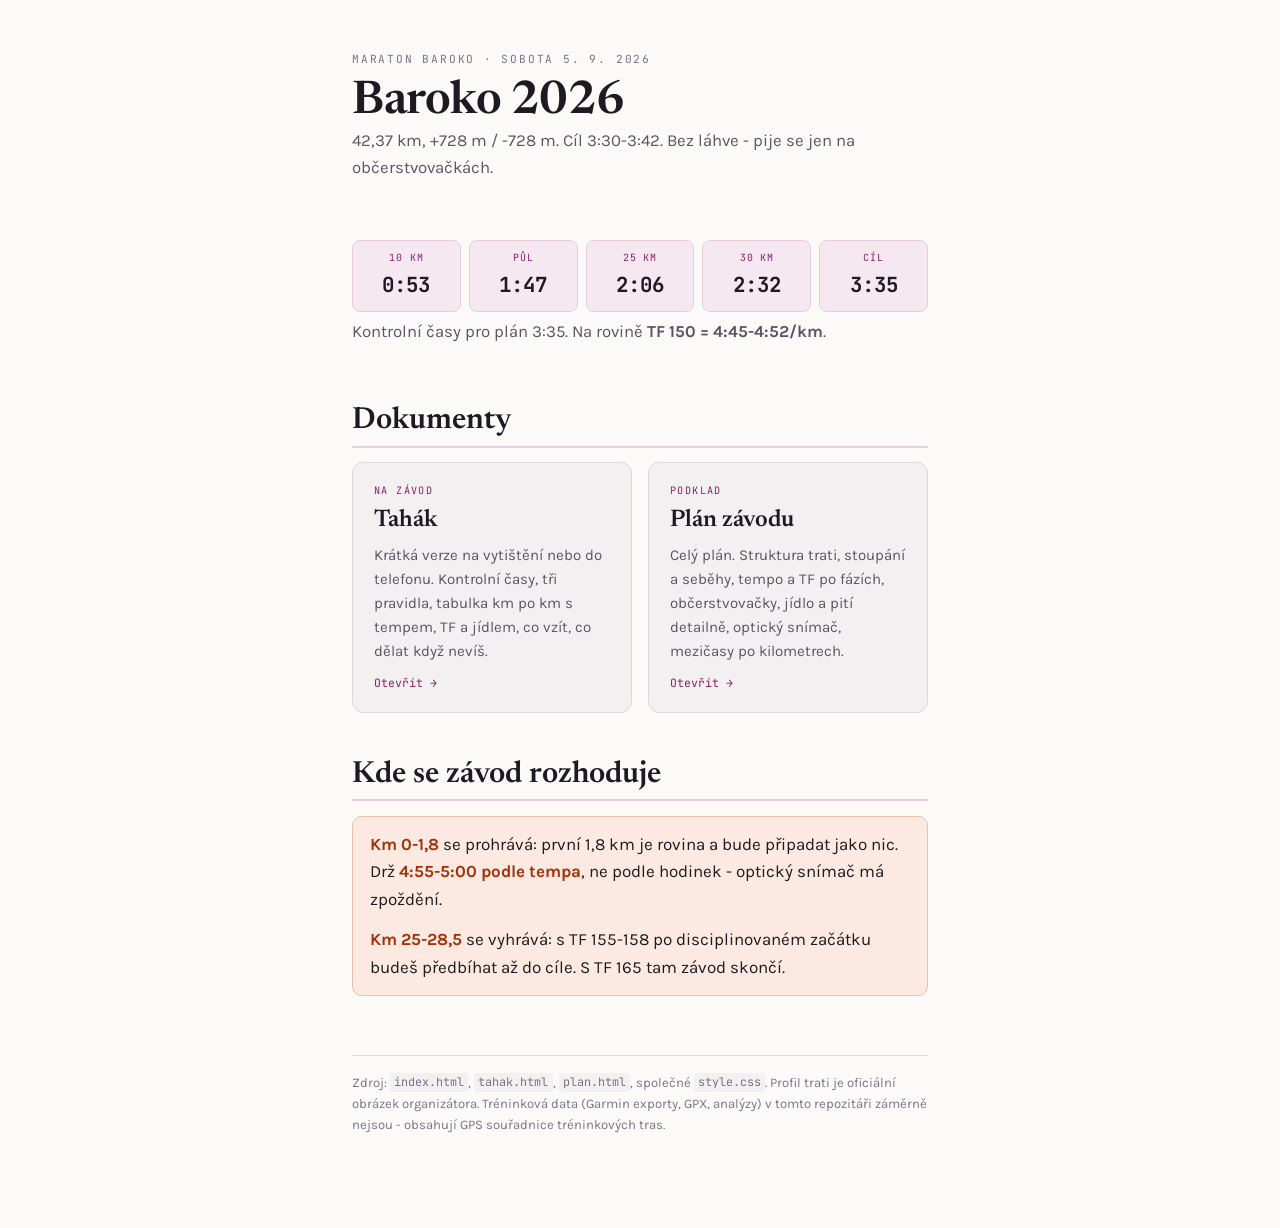
==== commit b766da25: "Zkracena verze, varianty cile 3:30 a 3:25, oprava jmena stanice a pulmaratonu - Nova sekce 'Zkracene" ====
--- a/index.html
+++ b/index.html
@@ -22,12 +22,12 @@
 <section>
   <div class="splits">
     <div><span class="k">10 km</span><span class="v">0:53</span></div>
-    <div><span class="k">půl</span><span class="v">1:52</span></div>
-    <div><span class="k">25 km</span><span class="v">2:07</span></div>
+    <div><span class="k">půl</span><span class="v">1:47</span></div>
+    <div><span class="k">25 km</span><span class="v">2:06</span></div>
     <div><span class="k">30 km</span><span class="v">2:32</span></div>
     <div><span class="k">cíl</span><span class="v">3:35</span></div>
   </div>
-  <p class="lede">Na rovině <strong>TF 150 = 4:45-4:52/km</strong>.</p>
+  <p class="lede">Kontrolní časy pro plán 3:35. Na rovině <strong>TF 150 = 4:45-4:52/km</strong>.</p>
 </section>
 
 <section>
--- a/style.css
+++ b/style.css
@@ -141,3 +141,30 @@
   ol.rules li,.box{break-inside:avoid}
   a{color:inherit;text-decoration:none}
 }
+
+/* target toggle */
+.toggle{display:flex;gap:.4rem;margin:0 0 .8rem;flex-wrap:wrap}
+.toggle button{font-family:var(--mono);font-size:.78rem;letter-spacing:.05em;cursor:pointer;
+  padding:.42rem .85rem;border-radius:99px;border:1px solid var(--rule-strong);
+  background:var(--paper);color:var(--muted)}
+.toggle button[aria-pressed="true"]{background:var(--accent);border-color:var(--accent);
+  color:#fff;font-weight:700}
+.toggle button:hover:not([aria-pressed="true"]){background:var(--accent-soft);color:var(--accent);
+  border-color:var(--accent-mid)}
+
+/* ultra-short block */
+.short{background:var(--accent-soft);border:2px solid var(--accent);border-radius:.7rem;
+  padding:1.1rem 1.2rem;margin:0}
+.short h2{border:0;margin:0 0 .7rem;padding:0;color:var(--accent)}
+.short dl{margin:0;display:grid;grid-template-columns:1fr;gap:.1rem}
+.short div{display:flex;gap:.7rem;align-items:baseline;padding:.42rem 0;
+  border-bottom:1px solid var(--accent-mid)}
+.short div:last-child{border-bottom:0}
+.short dt{flex:0 0 8.2rem;font-family:var(--mono);font-size:.82rem;font-weight:500;color:var(--muted)}
+.short dd{margin:0;font-weight:700;font-size:1.06rem}
+.short dd em{font-weight:400;font-style:normal;color:var(--muted);font-size:.92rem}
+@media(max-width:30rem){
+  .short div{flex-direction:column;gap:.1rem;padding:.5rem 0}
+  .short dt{flex:none}
+}
+@media print{.toggle{display:none}.short{border-width:1.5pt}}
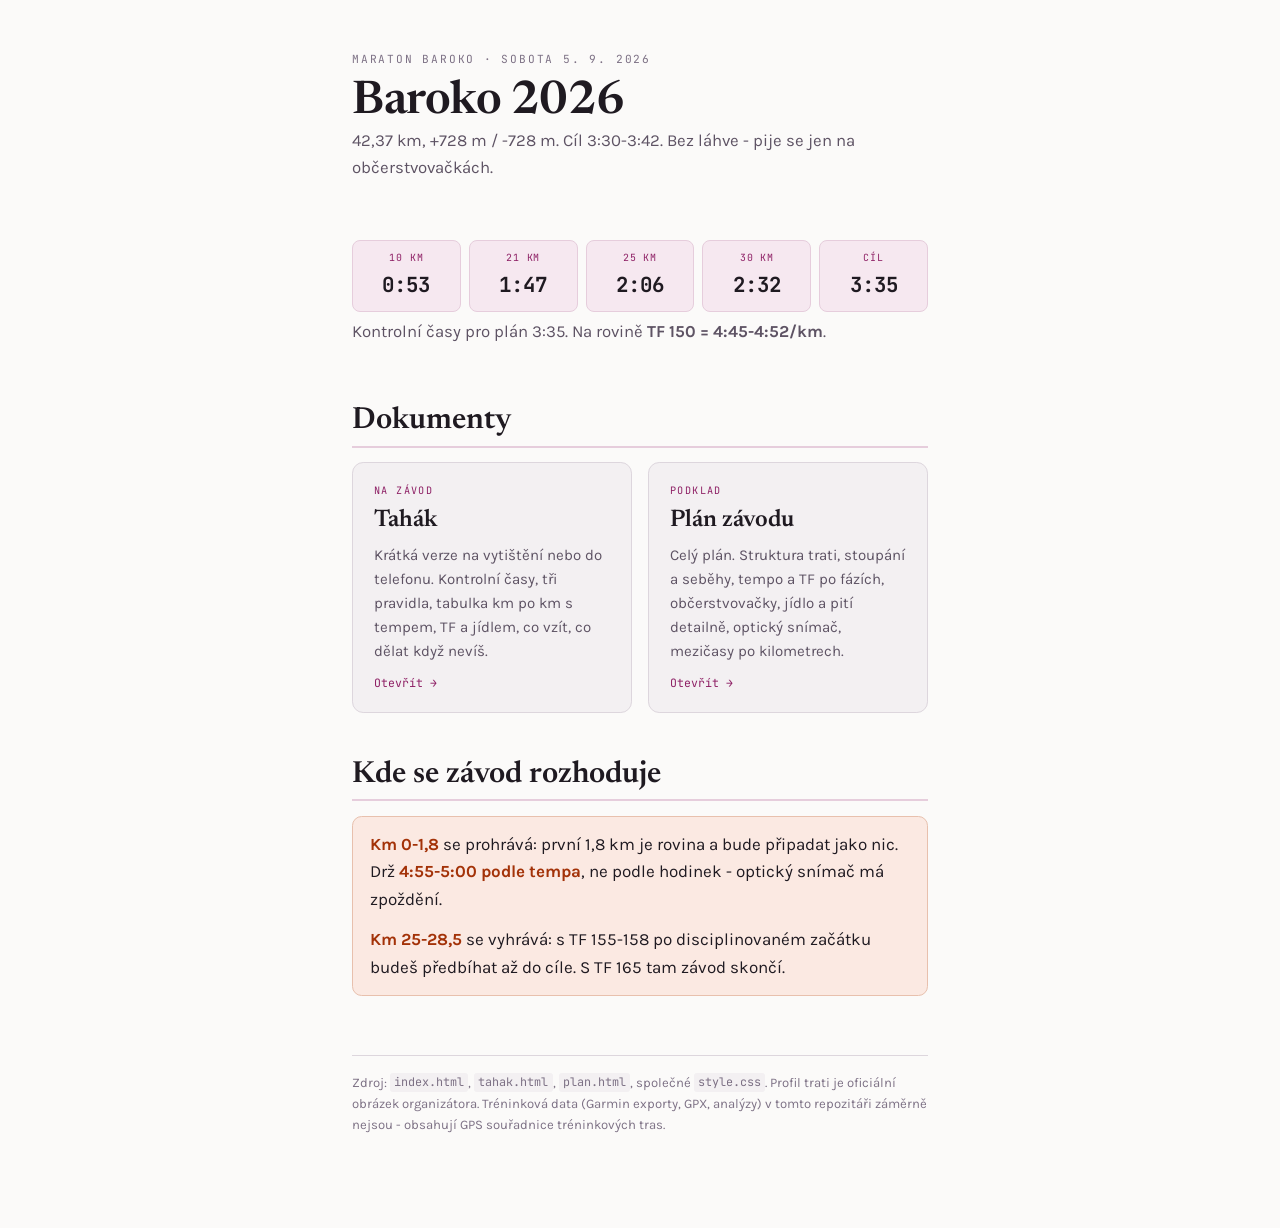
==== commit 59c8c96c: "Devet kontrolnich bodu s orientacnimi body na trati Pridany mezicasy na km 6 (klesani do Vrazneho), " ====
--- a/index.html
+++ b/index.html
@@ -22,7 +22,7 @@
 <section>
   <div class="splits">
     <div><span class="k">10 km</span><span class="v">0:53</span></div>
-    <div><span class="k">půl</span><span class="v">1:47</span></div>
+    <div><span class="k">21 km</span><span class="v">1:47</span></div>
     <div><span class="k">25 km</span><span class="v">2:06</span></div>
     <div><span class="k">30 km</span><span class="v">2:32</span></div>
     <div><span class="k">cíl</span><span class="v">3:35</span></div>
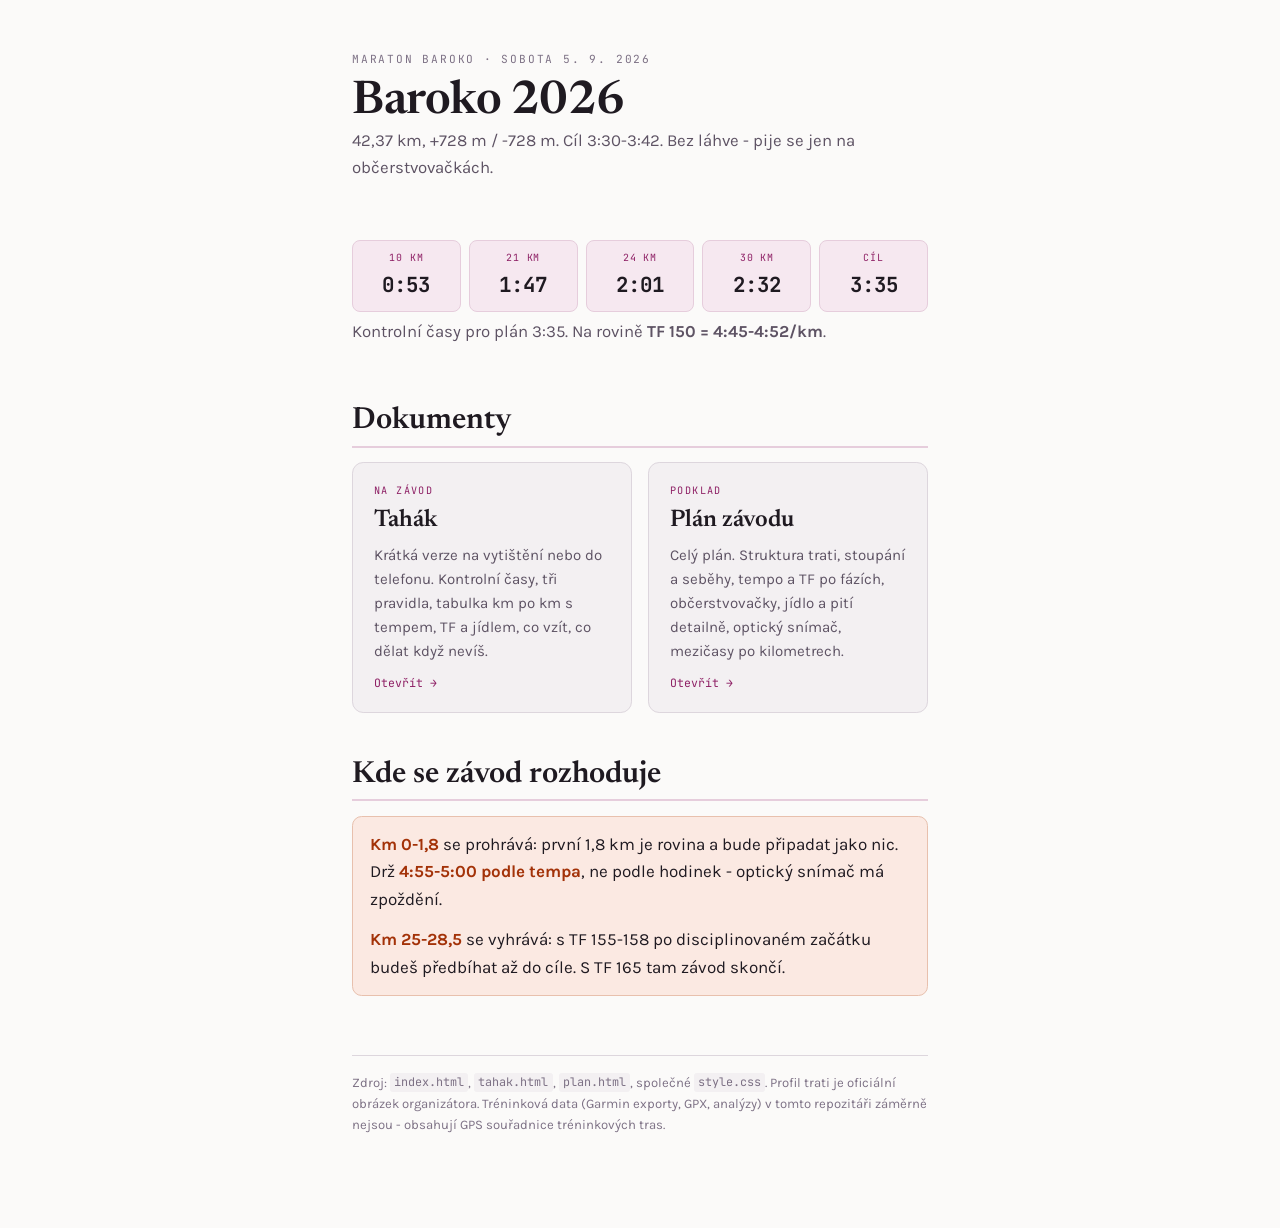
==== commit d54cf0d1: "Kontrolni bod 25 km -> 24 km Na km 24 vychazi 2:01:23 (plan 3:35) a 1:58:45 (3:30) - kolem dvou hodi" ====
--- a/index.html
+++ b/index.html
@@ -23,7 +23,7 @@
   <div class="splits">
     <div><span class="k">10 km</span><span class="v">0:53</span></div>
     <div><span class="k">21 km</span><span class="v">1:47</span></div>
-    <div><span class="k">25 km</span><span class="v">2:06</span></div>
+    <div><span class="k">24 km</span><span class="v">2:01</span></div>
     <div><span class="k">30 km</span><span class="v">2:32</span></div>
     <div><span class="k">cíl</span><span class="v">3:35</span></div>
   </div>
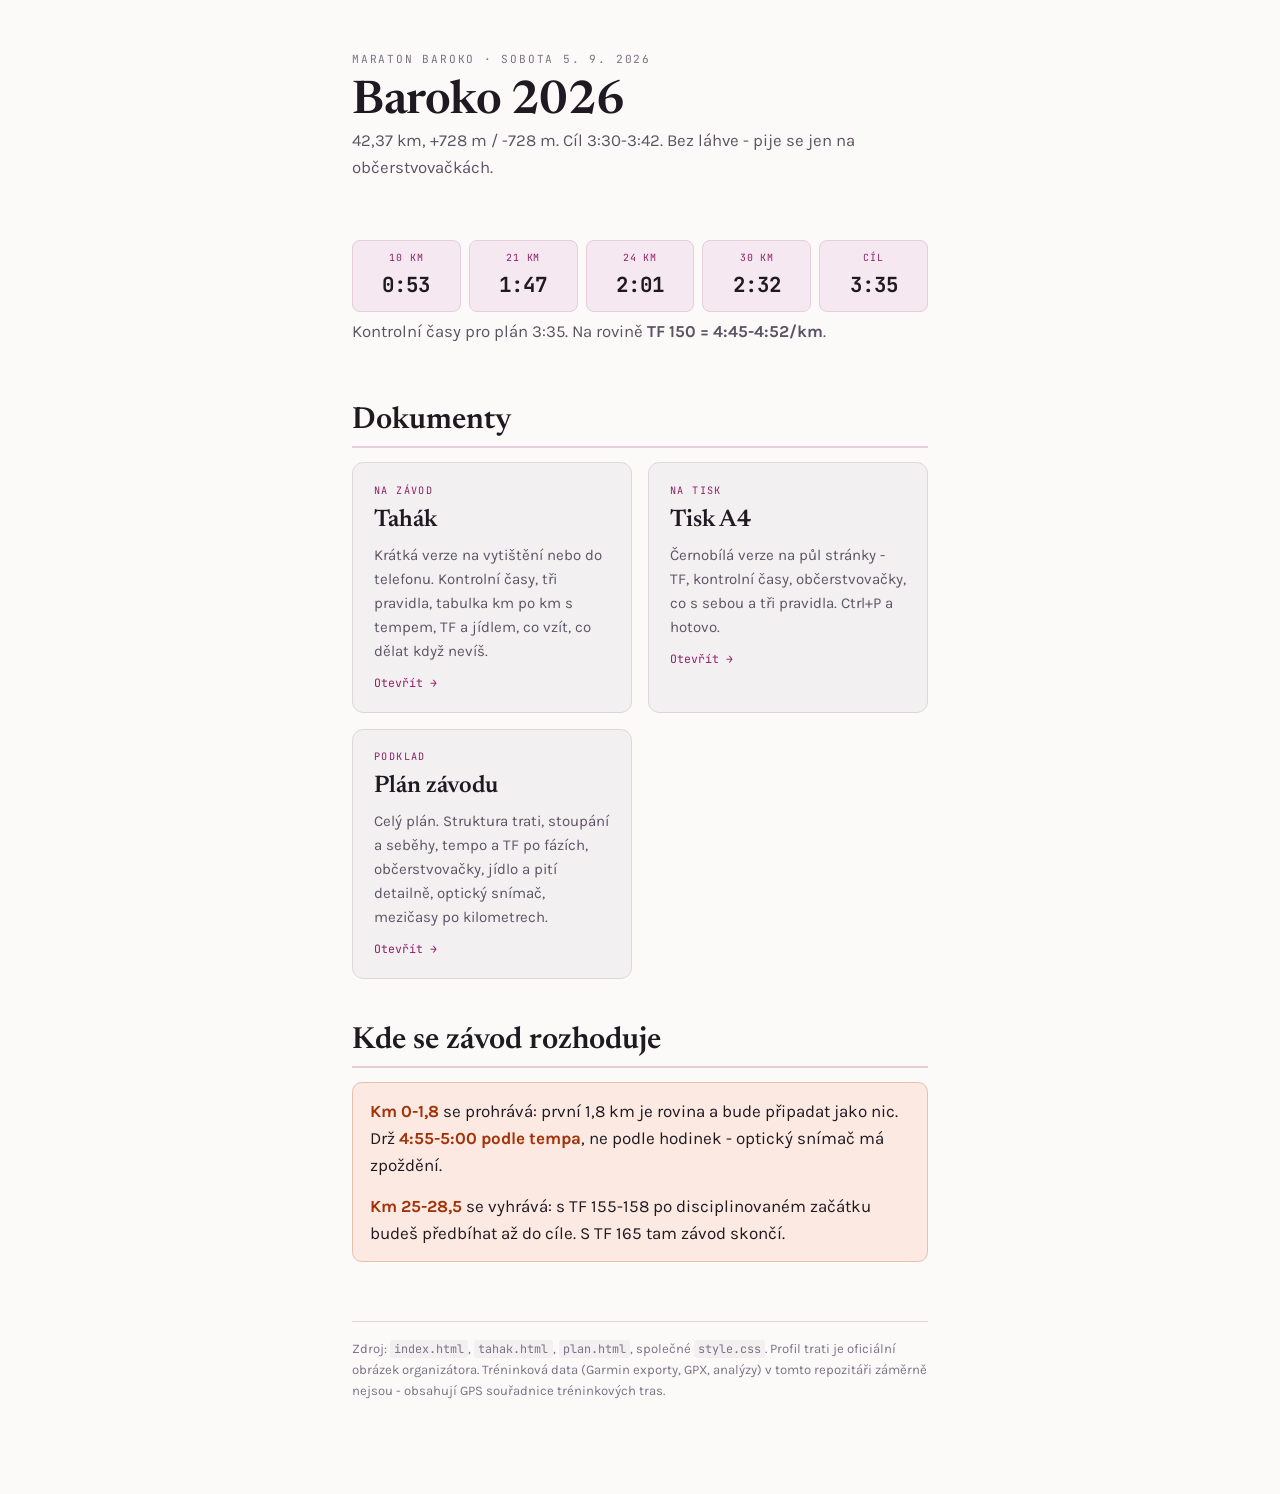
==== commit 0ae62483: "Kondenzovany plan a cernobila tisknutelna verze Plan: vyhozena odvozeni a vypocty - historka z 23.5." ====
--- a/index.html
+++ b/index.html
@@ -40,6 +40,13 @@
         tabulka km po km s tempem, TF a jídlem, co vzít, co dělat když nevíš.</span>
       <span class="go">Otevřít &rarr;</span>
     </a>
+    <a class="card" href="tisk.html">
+      <span class="tag">na tisk</span>
+      <span class="name">Tisk A4</span>
+      <span class="desc">Černobílá verze na půl stránky - TF, kontrolní časy, občerstvovačky,
+        co s sebou a tři pravidla. Ctrl+P a hotovo.</span>
+      <span class="go">Otevřít &rarr;</span>
+    </a>
     <a class="card" href="plan.html">
       <span class="tag">podklad</span>
       <span class="name">Plán závodu</span>
--- a/style.css
+++ b/style.css
@@ -41,7 +41,6 @@
 .kicker{font-family:var(--mono);font-size:.7rem;letter-spacing:.16em;text-transform:uppercase;
         color:var(--faint);margin:0 0 .5rem}
 section{scroll-margin-top:4.5rem}
-hr.big{border:0;border-top:2px solid var(--accent-mid);margin:1rem 0 0}
 
 /* breadcrumb / page switch */
 .crumb{display:flex;flex-wrap:wrap;gap:.4rem;align-items:center;font-family:var(--mono);
@@ -104,24 +103,6 @@
 .compact{font-size:.8rem}
 .compact th,.compact td{padding:.3rem .45rem}
 
-/* km-by-km: table on wide, cards on narrow */
-.kmk tbody tr{border-bottom:1px solid var(--rule)}
-@media (max-width:47rem){
-  .kmk thead{display:none}
-  .kmk,.kmk tbody,.kmk tr,.kmk td{display:block;width:100%}
-  .kmk{font-size:1rem}
-  .kmk tbody tr{margin:0 0 .6rem;padding:.7rem .85rem;background:var(--surface);
-                border-radius:.55rem;border:1px solid var(--rule)}
-  .kmk tbody tr.crit{background:var(--warn-soft);border-color:#e8c0ad}
-  .kmk tbody tr.eat{background:var(--accent-soft);border-color:var(--accent-mid)}
-  .kmk td{border:0;padding:.12rem 0;display:flex;gap:.6rem;align-items:baseline}
-  .kmk td::before{content:attr(data-l);flex:0 0 4.6rem;font-family:var(--mono);font-size:.62rem;
-                  letter-spacing:.08em;text-transform:uppercase;color:var(--faint)}
-  .kmk td.km{font-family:var(--mono);font-weight:700;font-size:1.06rem;margin-bottom:.2rem}
-  .kmk td.km::before{content:"KM";color:var(--accent)}
-  .tw.kmw{overflow:visible}
-}
-
 /* callouts + figure */
 .box{background:var(--surface);border:1px solid var(--rule);border-radius:.6rem;
      padding:.9rem 1.05rem;margin:0 0 .9rem}
@@ -138,19 +119,10 @@
   body{font-size:11pt}
   .sheet{gap:1.2rem;padding:0}
   .figure{break-inside:avoid}
+  table{break-inside:auto}
   ol.rules li,.box{break-inside:avoid}
   a{color:inherit;text-decoration:none}
 }
-
-/* target toggle */
-.toggle{display:flex;gap:.4rem;margin:0 0 .8rem;flex-wrap:wrap}
-.toggle button{font-family:var(--mono);font-size:.78rem;letter-spacing:.05em;cursor:pointer;
-  padding:.42rem .85rem;border-radius:99px;border:1px solid var(--rule-strong);
-  background:var(--paper);color:var(--muted)}
-.toggle button[aria-pressed="true"]{background:var(--accent);border-color:var(--accent);
-  color:#fff;font-weight:700}
-.toggle button:hover:not([aria-pressed="true"]){background:var(--accent-soft);color:var(--accent);
-  border-color:var(--accent-mid)}
 
 /* ultra-short block */
 .short{background:var(--accent-soft);border:2px solid var(--accent);border-radius:.7rem;
@@ -167,4 +139,4 @@
   .short div{flex-direction:column;gap:.1rem;padding:.5rem 0}
   .short dt{flex:none}
 }
-@media print{.toggle{display:none}.short{border-width:1.5pt}}
+@media print{.short{border-width:1.5pt}}
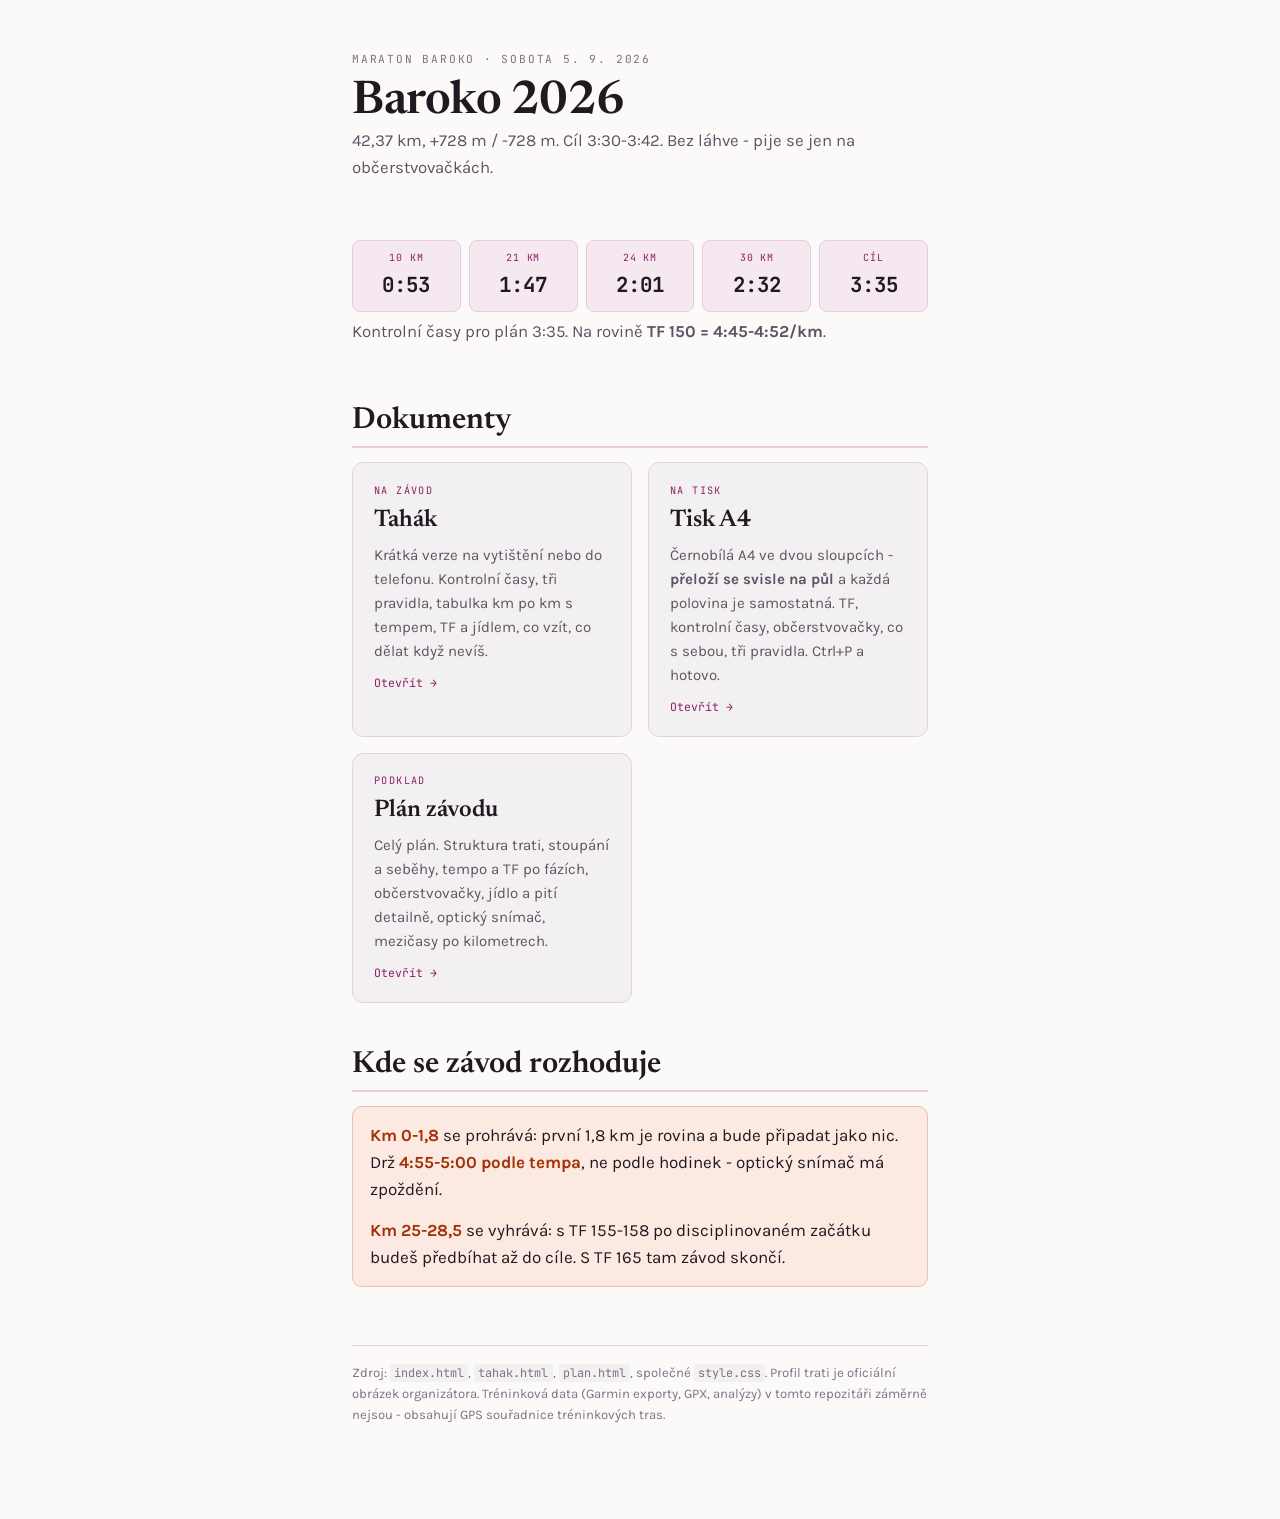
==== commit 69575e39: "Tisk: prelozitelny na pul, bez nadpisu, bez samozrejmosti Layout na dva sloupce po 50 % s carkovanou" ====
--- a/index.html
+++ b/index.html
@@ -43,8 +43,9 @@
     <a class="card" href="tisk.html">
       <span class="tag">na tisk</span>
       <span class="name">Tisk A4</span>
-      <span class="desc">Černobílá verze na půl stránky - TF, kontrolní časy, občerstvovačky,
-        co s sebou a tři pravidla. Ctrl+P a hotovo.</span>
+      <span class="desc">Černobílá A4 ve dvou sloupcích - <strong>přeloží se svisle na půl</strong>
+        a každá polovina je samostatná. TF, kontrolní časy, občerstvovačky, co s sebou, tři
+        pravidla. Ctrl+P a hotovo.</span>
       <span class="go">Otevřít &rarr;</span>
     </a>
     <a class="card" href="plan.html">
